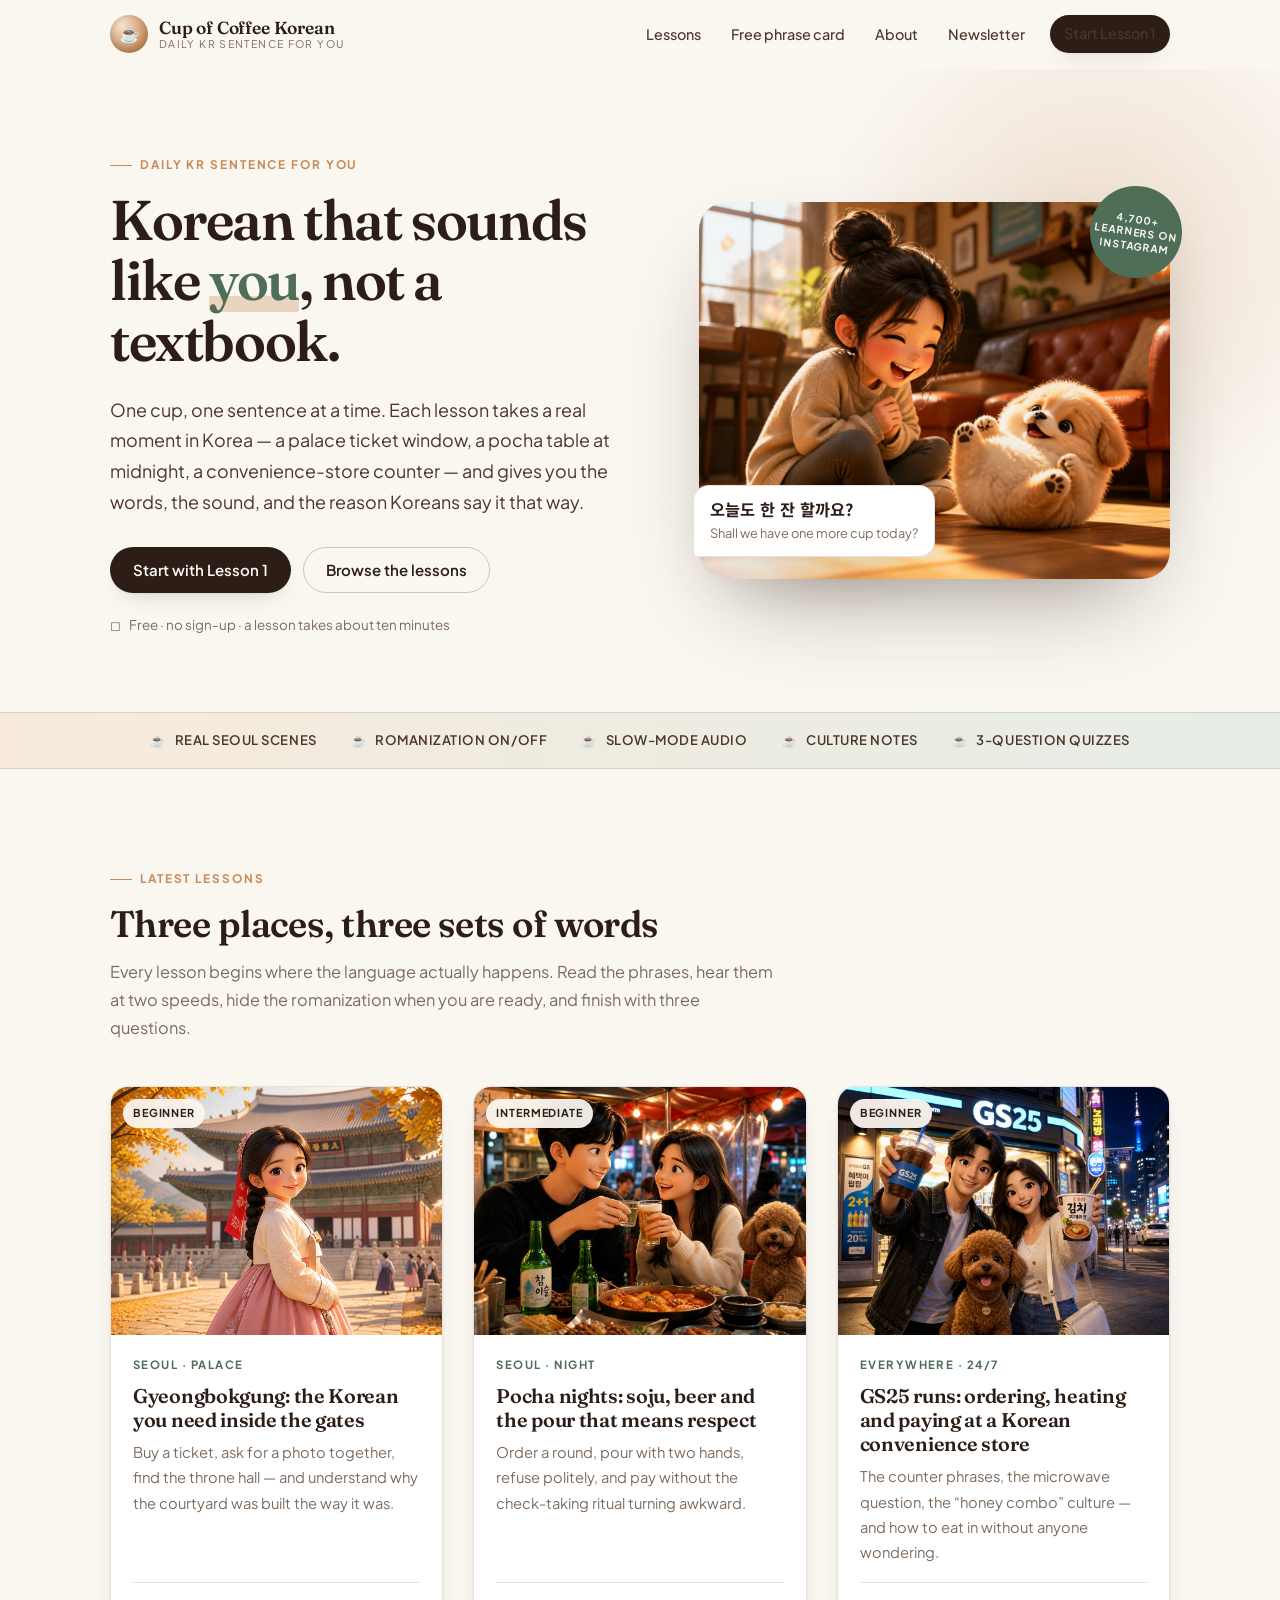
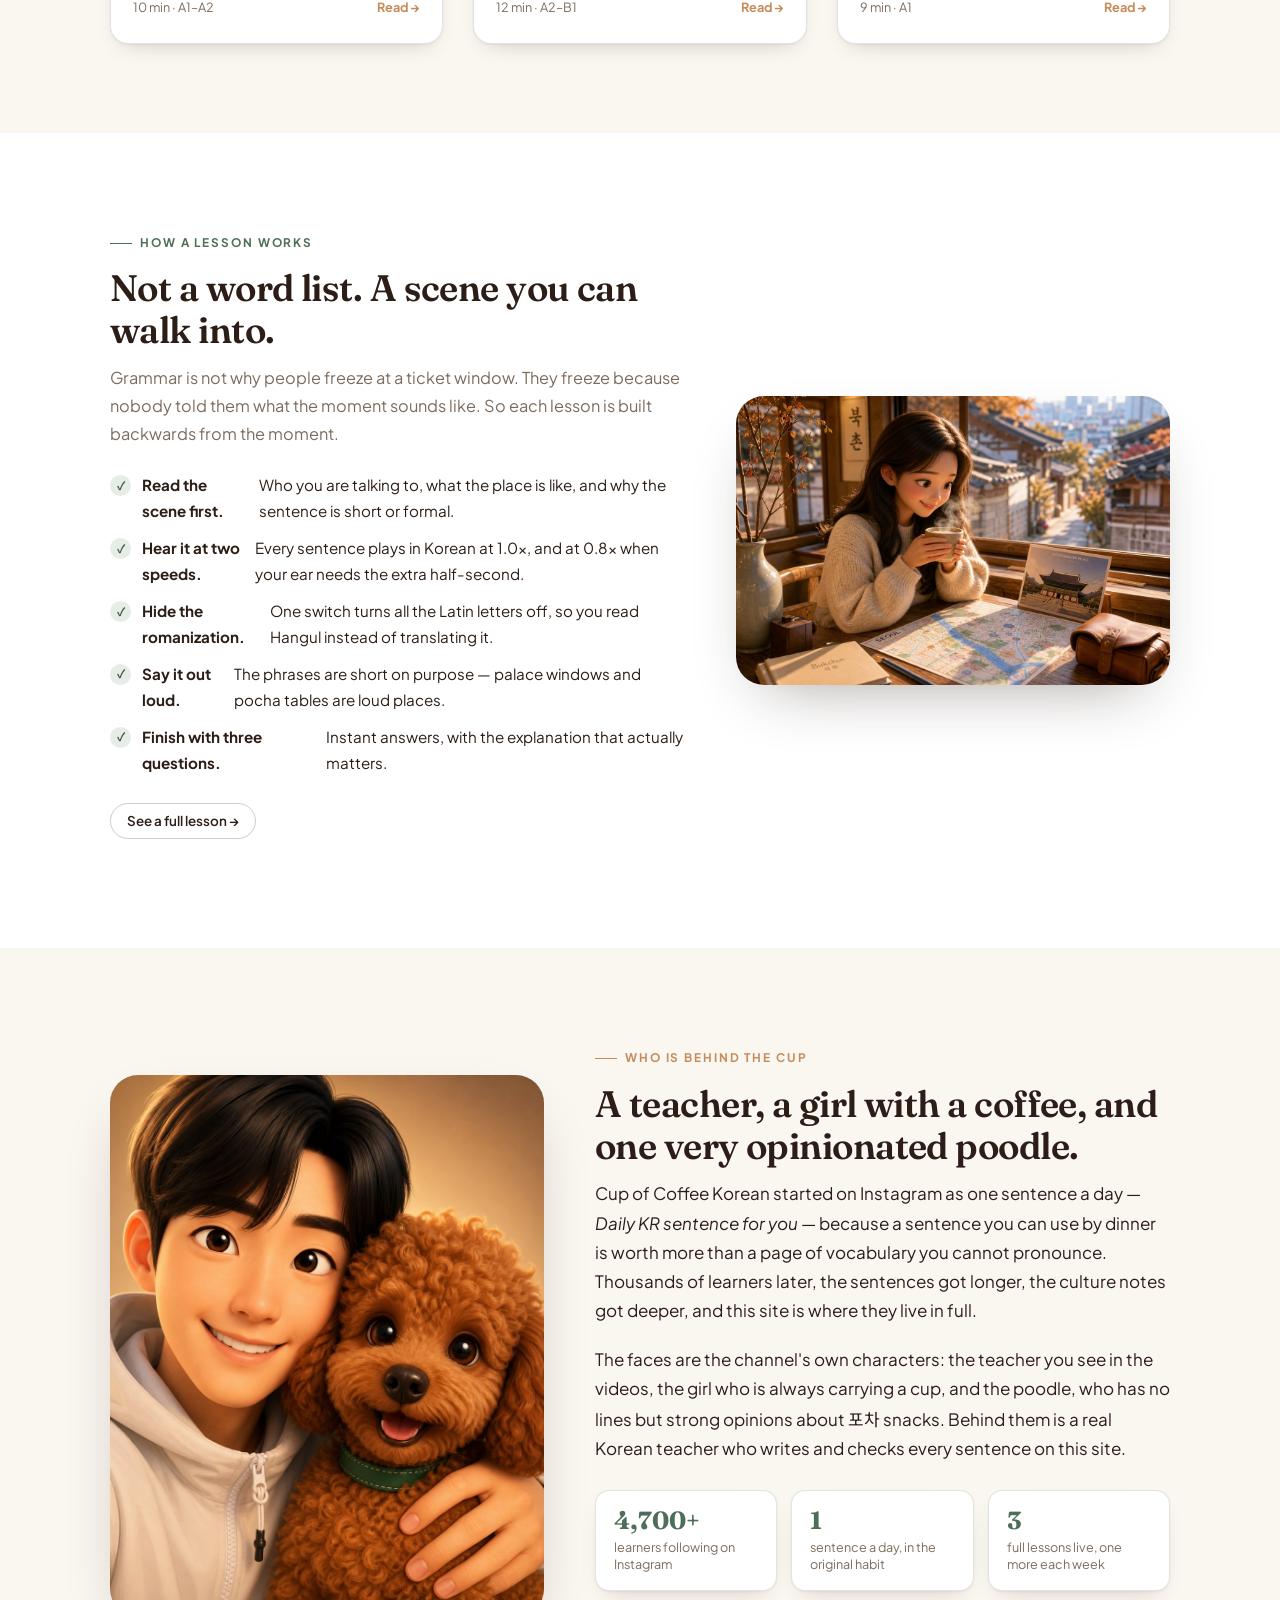
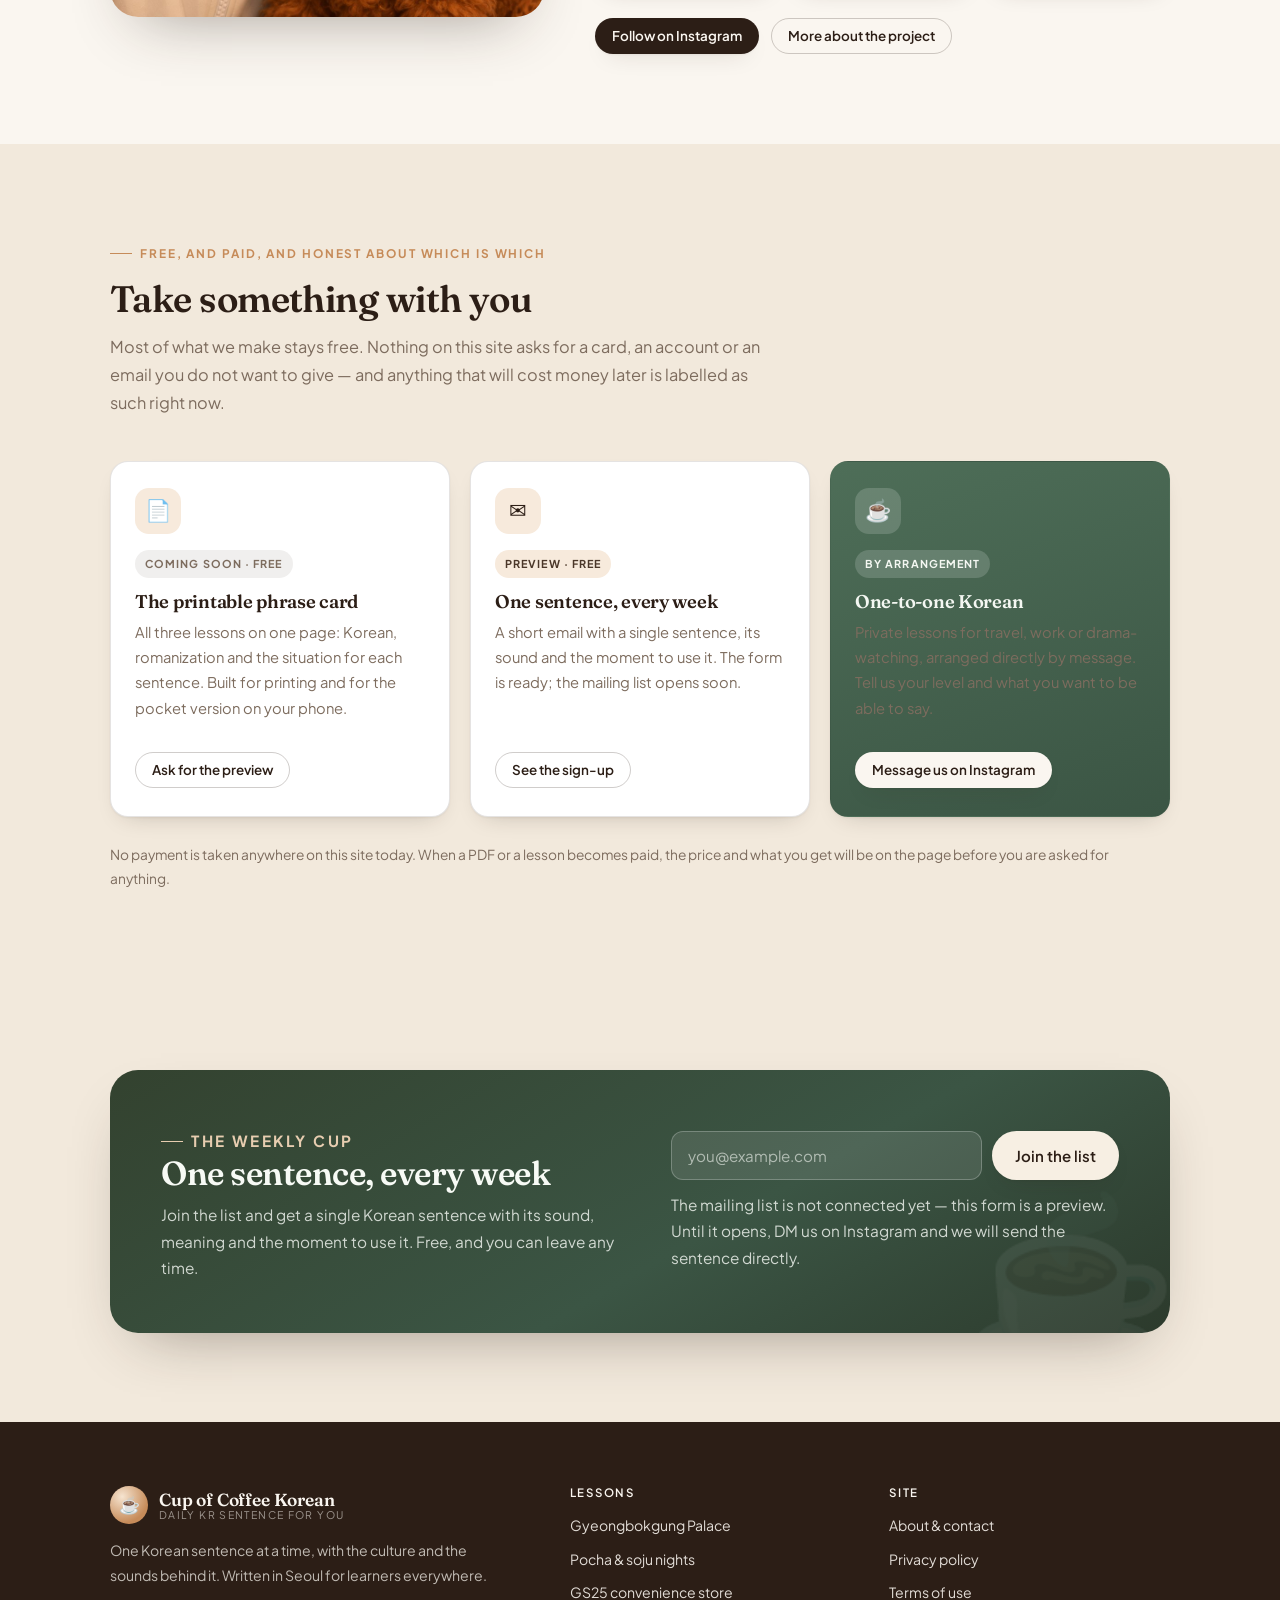
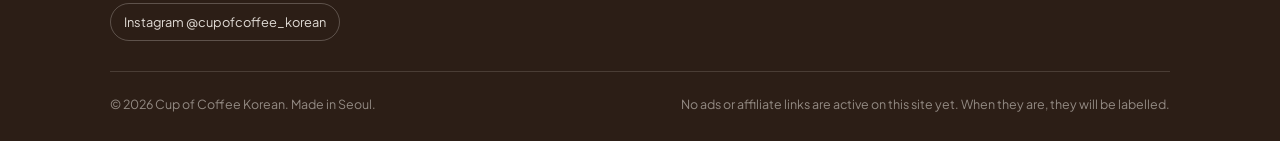
==== index.html @ 21095ede "Add Cup of Coffee Korean static site: home, three lessons, legal pages - index.html with hero, lesso" ====
<!DOCTYPE html>
<html lang="en">
<head>
<meta charset="utf-8">
<meta name="viewport" content="width=device-width, initial-scale=1">
<title>Cup of Coffee Korean — learn Korean from real moments in Seoul</title>
<meta name="description" content="Short Korean lessons built around real moments in Korea: palace tickets, pocha nights and convenience stores. Phrase cards with pronunciation at two speeds, culture notes and mini quizzes.">
<meta name="theme-color" content="#FAF6F0">
<link rel="canonical" href="https://mountinr-gif.github.io/cupofcoffee-korean/index.html">
<meta property="og:type" content="website">
<meta property="og:site_name" content="Cup of Coffee Korean">
<meta property="og:title" content="Cup of Coffee Korean — learn Korean from real moments in Seoul">
<meta property="og:description" content="Short Korean lessons built around real moments in Korea: palace tickets, pocha nights and convenience stores. Phrase cards with pronunciation at two speeds, culture notes and mini quizzes.">
<meta property="og:url" content="https://mountinr-gif.github.io/cupofcoffee-korean/index.html">
<meta property="og:image" content="https://mountinr-gif.github.io/cupofcoffee-korean/assets/images/hero-cafe.jpg">
<meta property="og:locale" content="en_US">
<meta name="twitter:card" content="summary_large_image">
<meta name="twitter:title" content="Cup of Coffee Korean — learn Korean from real moments in Seoul">
<meta name="twitter:description" content="Short Korean lessons built around real moments in Korea: palace tickets, pocha nights and convenience stores. Phrase cards with pronunciation at two speeds, culture notes and mini quizzes.">
<meta name="twitter:image" content="https://mountinr-gif.github.io/cupofcoffee-korean/assets/images/hero-cafe.jpg">
<link rel="icon" href="data:image/svg+xml,%3Csvg xmlns='http://www.w3.org/2000/svg' viewBox='0 0 100 100'%3E%3Ctext y='0.9em' font-size='88'%3E%E2%98%95%3C/text%3E%3C/svg%3E">
<link rel="preconnect" href="https://fonts.googleapis.com">
<link rel="preconnect" href="https://fonts.gstatic.com" crossorigin>
<link href="https://fonts.googleapis.com/css2?family=Fraunces:ital,opsz,wght@0,9..144,400;0,9..144,600;0,9..144,700;1,9..144,400&family=Plus+Jakarta+Sans:wght@400;500;600;700&family=Noto+Sans+KR:wght@400;500;700&display=swap" rel="stylesheet">
<link rel="stylesheet" href="assets/css/style.css">
<!-- Google AdSense / Journey by Mediavine: paste the site-verification meta tag and the
     auto-ads <script> here after approval. No advertising scripts are loaded at this time. -->
<script type="application/ld+json">
{
  "@context": "https://schema.org",
  "@type": "WebSite",
  "name": "Cup of Coffee Korean",
  "alternateName": "Cup of Coffee Korean — Daily KR sentence for you",
  "url": "https://mountinr-gif.github.io/cupofcoffee-korean/",
  "description": "Short Korean lessons built around real moments in Korea: the palace ticket window, the pocha table, the convenience-store counter. Phrase cards, pronunciation at two speeds, culture notes and a mini quiz.",
  "inLanguage": "en",
  "publisher": {
    "@type": "Organization",
    "name": "Cup of Coffee Korean",
    "url": "https://mountinr-gif.github.io/cupofcoffee-korean/",
    "sameAs": ["https://www.instagram.com/cupofcoffee_korean/"]
  }
}
</script>
</head><body>
<a class="skip-link" href="#main">Skip to content</a>
<header class="site-header">
  <div class="wrap site-header__inner">
    <a class="brand" href="index.html">
      <span class="brand__mark" aria-hidden="true">☕</span>
      <span class="brand__text">
        <span class="brand__name">Cup of Coffee Korean</span>
        <span class="brand__tag">Daily KR sentence for you</span>
      </span>
    </a>
    <button class="nav-toggle" type="button" aria-expanded="false" aria-controls="site-nav" aria-label="Open menu">
      <span></span><span></span><span></span>
    </button>
    <nav class="nav" id="site-nav" aria-label="Main">
      <a href="index.html#lessons">Lessons</a>
      <a href="index.html#free">Free phrase card</a>
      <a href="about.html">About</a>
      <a href="index.html#newsletter">Newsletter</a>
      <span class="nav__cta"><a class="btn btn--sm" href="posts/gyeongbokgung-palace-korean.html">Start Lesson 1</a></span>
    </nav>
  </div>
</header>
<main id="main"><section class="hero">
  <div class="wrap hero__grid">
    <div>
      <p class="eyebrow">Daily KR sentence for you</p>
      <h1 class="display hero__title">Korean that sounds like <em>you</em>, not a textbook.</h1>
      <p class="hero__lede">One cup, one sentence at a time. Each lesson takes a real moment in Korea — a palace ticket window, a pocha table at midnight, a convenience-store counter — and gives you the words, the sound, and the reason Koreans say it that way.</p>
      <div class="hero__actions">
        <a class="btn" href="posts/gyeongbokgung-palace-korean.html">Start with Lesson 1</a>
        <a class="btn btn--ghost" href="#lessons">Browse the lessons</a>
      </div>
      <p class="hero__note"><span aria-hidden="true">&#9723;</span> Free &middot; no sign-up &middot; a lesson takes about ten minutes</p>
    </div>
    <figure class="hero__figure">
      <img src="assets/images/hero-cafe.jpg" alt="A girl and her brown poodle laughing together on a cafe sofa in warm afternoon light" width="1200" height="960">
      <span class="hero__stamp">4,700+ learners on Instagram</span>
      <div class="bubble">
        <span class="bubble__kr" lang="ko">오늘도 한 잔 할까요?</span>
        <span class="bubble__en">Shall we have one more cup today?</span>
      </div>
    </figure>
  </div>
</section>

<div class="strip">
  <div class="wrap strip__inner">
    <span>Real Seoul scenes</span>
    <span>Romanization on/off</span>
    <span>Slow-mode audio</span>
    <span>Culture notes</span>
    <span>3-question quizzes</span>
  </div>
</div><section class="section" id="lessons">
  <div class="wrap">
    <div class="section-head">
      <div>
        <p class="eyebrow">Latest lessons</p>
        <h2 class="section-title">Three places, three sets of words</h2>
        <p class="section-lede">Every lesson begins where the language actually happens. Read the phrases, hear them at two speeds, hide the romanization when you are ready, and finish with three questions.</p>
      </div>
    </div>
    <div class="lesson-grid">
      <a class="lesson-card reveal" href="posts/gyeongbokgung-palace-korean.html">
        <div class="lesson-card__media">
          <img src="assets/images/gyeongbokgung-palace.jpg" alt="A girl in a pink hanbok standing in the courtyard of Gyeongbokgung Palace in autumn" width="600" height="450" loading="lazy" decoding="async">
          <span class="lesson-card__badge">Beginner</span>
        </div>
        <div class="lesson-card__body">
          <p class="lesson-card__kicker">Seoul &middot; Palace</p>
          <h3 class="lesson-card__title">Gyeongbokgung: the Korean you need inside the gates</h3>
          <p class="lesson-card__excerpt">Buy a ticket, ask for a photo together, find the throne hall — and understand why the courtyard was built the way it was.</p>
          <div class="lesson-card__foot"><span>10 min &middot; A1&ndash;A2</span><span class="lesson-card__more">Read &rarr;</span></div>
        </div>
      </a>
      <a class="lesson-card reveal" href="posts/korean-pocha-drinking-culture.html">
        <div class="lesson-card__media">
          <img src="assets/images/pocha-cover.jpg" alt="A couple raising glasses of beer and soju at a night pocha with their poodle" width="600" height="450" loading="lazy" decoding="async">
          <span class="lesson-card__badge">Intermediate</span>
        </div>
        <div class="lesson-card__body">
          <p class="lesson-card__kicker">Seoul &middot; Night</p>
          <h3 class="lesson-card__title">Pocha nights: soju, beer and the pour that means respect</h3>
          <p class="lesson-card__excerpt">Order a round, pour with two hands, refuse politely, and pay without the check-taking ritual turning awkward.</p>
          <div class="lesson-card__foot"><span>12 min &middot; A2&ndash;B1</span><span class="lesson-card__more">Read &rarr;</span></div>
        </div>
      </a>
      <a class="lesson-card reveal" href="posts/gs25-convenience-store-combos.html">
        <div class="lesson-card__media">
          <img src="assets/images/gs25-cover.jpg" alt="Two friends outside a GS25 convenience store at night with their poodle" width="600" height="450" loading="lazy" decoding="async">
          <span class="lesson-card__badge">Beginner</span>
        </div>
        <div class="lesson-card__body">
          <p class="lesson-card__kicker">Everywhere &middot; 24/7</p>
          <h3 class="lesson-card__title">GS25 runs: ordering, heating and paying at a Korean convenience store</h3>
          <p class="lesson-card__excerpt">The counter phrases, the microwave question, the &ldquo;honey combo&rdquo; culture — and how to eat in without anyone wondering.</p>
          <div class="lesson-card__foot"><span>9 min &middot; A1</span><span class="lesson-card__more">Read &rarr;</span></div>
        </div>
      </a>
    </div>
  </div>
</section><section class="section section--paper">
  <div class="wrap split split--rev">
    <div>
      <p class="eyebrow eyebrow--sage">How a lesson works</p>
      <h2 class="section-title">Not a word list. A scene you can walk into.</h2>
      <p class="section-lede">Grammar is not why people freeze at a ticket window. They freeze because nobody told them what the moment sounds like. So each lesson is built backwards from the moment.</p>
      <ul class="checklist">
        <li><strong>Read the scene first.</strong> Who you are talking to, what the place is like, and why the sentence is short or formal.</li>
        <li><strong>Hear it at two speeds.</strong> Every sentence plays in Korean at 1.0&times;, and at 0.8&times; when your ear needs the extra half-second.</li>
        <li><strong>Hide the romanization.</strong> One switch turns all the Latin letters off, so you read Hangul instead of translating it.</li>
        <li><strong>Say it out loud.</strong> The phrases are short on purpose — palace windows and pocha tables are loud places.</li>
        <li><strong>Finish with three questions.</strong> Instant answers, with the explanation that actually matters.</li>
      </ul>
      <p style="margin-top:1.6em"><a class="btn btn--ghost btn--sm" href="posts/gyeongbokgung-palace-korean.html">See a full lesson &rarr;</a></p>
    </div>
    <figure class="split__figure">
      <img src="assets/images/cafe-planning.jpg" alt="A girl in a cafe reading a map of Seoul with a notebook open beside her coffee" width="1200" height="800" loading="lazy" decoding="async">
    </figure>
  </div>
</section><section class="section">
  <div class="wrap split">
    <figure class="split__figure split__figure--portrait">
      <img src="assets/images/instructors.jpg" alt="The channel's teacher character with his brown poodle" width="1000" height="1176" loading="lazy" decoding="async">
    </figure>
    <div>
      <p class="eyebrow">Who is behind the cup</p>
      <h2 class="section-title">A teacher, a girl with a coffee, and one very opinionated poodle.</h2>
      <p>Cup of Coffee Korean started on Instagram as one sentence a day — <em>Daily KR sentence for you</em> — because a sentence you can use by dinner is worth more than a page of vocabulary you cannot pronounce. Thousands of learners later, the sentences got longer, the culture notes got deeper, and this site is where they live in full.</p>
      <p>The faces are the channel's own characters: the teacher you see in the videos, the girl who is always carrying a cup, and the poodle, who has no lines but strong opinions about <span lang="ko">포차</span> snacks. Behind them is a real Korean teacher who writes and checks every sentence on this site.</p>
      <div class="stat-row">
        <div class="stat"><b>4,700+</b><span>learners following on Instagram</span></div>
        <div class="stat"><b>1</b><span>sentence a day, in the original habit</span></div>
        <div class="stat"><b>3</b><span>full lessons live, one more each week</span></div>
      </div>
      <div class="hero__actions">
        <a class="btn btn--sm" href="https://www.instagram.com/cupofcoffee_korean/" target="_blank" rel="noopener">Follow on Instagram</a>
        <a class="btn btn--sm btn--ghost" href="about.html">More about the project</a>
      </div>
    </div>
  </div>
</section><section class="section section--cream" id="free">
  <div class="wrap">
    <div class="section-head">
      <div>
        <p class="eyebrow">Free, and paid, and honest about which is which</p>
        <h2 class="section-title">Take something with you</h2>
        <p class="section-lede">Most of what we make stays free. Nothing on this site asks for a card, an account or an email you do not want to give — and anything that will cost money later is labelled as such right now.</p>
      </div>
    </div>
    <div class="offer-grid">
      <div class="offer-card reveal">
        <div class="offer-card__icon" aria-hidden="true">&#128196;</div>
        <span class="pill pill--soon">Coming soon &middot; free</span>
        <h3>The printable phrase card</h3>
        <p>All three lessons on one page: Korean, romanization and the situation for each sentence. Built for printing and for the pocket version on your phone.</p>
        <div class="offer-card__foot"><a class="btn btn--sm btn--ghost" href="https://www.instagram.com/cupofcoffee_korean/" target="_blank" rel="noopener">Ask for the preview</a></div>
      </div>
      <div class="offer-card reveal">
        <div class="offer-card__icon" aria-hidden="true">&#9993;</div>
        <span class="pill">Preview &middot; free</span>
        <h3>One sentence, every week</h3>
        <p>A short email with a single sentence, its sound and the moment to use it. The form is ready; the mailing list opens soon.</p>
        <div class="offer-card__foot"><a class="btn btn--sm btn--ghost" href="#newsletter">See the sign-up</a></div>
      </div>
      <div class="offer-card offer-card--accent reveal">
        <div class="offer-card__icon" aria-hidden="true">&#9749;</div>
        <span class="pill">By arrangement</span>
        <h3>One-to-one Korean</h3>
        <p>Private lessons for travel, work or drama-watching, arranged directly by message. Tell us your level and what you want to be able to say.</p>
        <div class="offer-card__foot"><a class="btn btn--sm" href="https://www.instagram.com/cupofcoffee_korean/" target="_blank" rel="noopener">Message us on Instagram</a></div>
      </div>
    </div>
    <p style="margin:26px 0 0;font-size:.86rem;color:var(--muted)">No payment is taken anywhere on this site today. When a PDF or a lesson becomes paid, the price and what you get will be on the page before you are asked for anything.</p>
  </div>
</section><section class="section section--cream" id="newsletter">
  <div class="wrap">
    <div class="newsletter">
      <div class="newsletter__grid">
        <div>
          <p class="eyebrow" style="color:#E7CDB0">The weekly cup</p>
          <h2>One sentence, every week</h2>
          <p>Join the list and get a single Korean sentence with its sound, meaning and the moment to use it. Free, and you can leave any time.</p>
        </div>
        <div>
          <form class="newsletter__form" data-newsletter novalidate>
            <div class="newsletter__row">
              <label class="visually-hidden" for="nl-email">Email address</label>
              <input id="nl-email" type="email" name="email" placeholder="you@example.com" autocomplete="email" required>
              <button class="btn" type="submit">Join the list</button>
            </div>
            <p class="newsletter__fine">The mailing list is not connected yet — this form is a preview. Until it opens, DM us on Instagram and we will send the sentence directly.</p>
            <p class="form-message" data-form-message hidden></p>
          </form>
        </div>
      </div>
    </div>
  </div>
</section></main>
<footer class="site-footer">
  <div class="wrap">
    <div class="footer__grid">
      <div class="footer__brand">
        <a class="brand" href="index.html">
          <span class="brand__mark" aria-hidden="true">☕</span>
          <span class="brand__text">
            <span class="brand__name">Cup of Coffee Korean</span>
            <span class="brand__tag">Daily KR sentence for you</span>
          </span>
        </a>
        <p class="footer__about">One Korean sentence at a time, with the culture and the sounds behind it. Written in Seoul for learners everywhere.</p>
        <div class="footer__social">
          <a href="https://www.instagram.com/cupofcoffee_korean/" target="_blank" rel="noopener">Instagram @cupofcoffee_korean</a>
        </div>
      </div>
      <div class="footer__col">
        <h4>Lessons</h4>
        <ul>
          <li><a href="posts/gyeongbokgung-palace-korean.html">Gyeongbokgung Palace</a></li>
          <li><a href="posts/korean-pocha-drinking-culture.html">Pocha &amp; soju nights</a></li>
          <li><a href="posts/gs25-convenience-store-combos.html">GS25 convenience store</a></li>
        </ul>
      </div>
      <div class="footer__col">
        <h4>Site</h4>
        <ul>
          <li><a href="about.html">About &amp; contact</a></li>
          <li><a href="privacy.html">Privacy policy</a></li>
          <li><a href="terms.html">Terms of use</a></li>
        </ul>
      </div>
    </div>
    <div class="footer__bottom">
      <span>&copy; <span data-year>2026</span> Cup of Coffee Korean. Made in Seoul.</span>
      <span>No ads or affiliate links are active on this site yet. When they are, they will be labelled.</span>
    </div>
  </div>
</footer>
<script src="assets/js/main.js" defer></script>
</body>
</html>
---- assets/css/style.css ----
/* ==========================================================================
   Cup of Coffee Korean — style.css
   Editorial specialty-cafe design system
   Palette: cream #FAF6F0 / espresso #2C1E16 / latte caramel #C68B59 / sage #4E6E58
   Fonts:  Fraunces (display) · Plus Jakarta Sans (body) · Noto Sans KR (Korean)
   ========================================================================== */

/* ---------- 1. Tokens ---------- */
:root {
  --cream: #FAF6F0;
  --cream-deep: #F2E9DC;
  --paper: #FFFFFF;
  --espresso: #2C1E16;
  --espresso-soft: #4B3729;
  --caramel: #C68B59;
  --caramel-soft: #E7CDB0;
  --caramel-wash: #F7EADC;
  --sage: #4E6E58;
  --sage-deep: #3B5544;
  --sage-wash: #E6EDE6;
  --muted: #7D6C5E;
  --line: rgba(44, 30, 22, 0.12);
  --line-strong: rgba(44, 30, 22, 0.22);

  --shadow-sm: 0 1px 2px rgba(44, 30, 22, 0.05), 0 10px 24px -14px rgba(44, 30, 22, 0.28);
  --shadow-md: 0 26px 60px -30px rgba(44, 30, 22, 0.45);
  --shadow-lg: 0 40px 90px -40px rgba(44, 30, 22, 0.55);

  --radius-sm: 10px;
  --radius: 18px;
  --radius-lg: 28px;

  --maxw: 1140px;
  --gutter: clamp(18px, 5vw, 40px);

  --font-display: "Fraunces", "Noto Sans KR", Georgia, serif;
  --font-body: "Plus Jakarta Sans", "Noto Sans KR", -apple-system, BlinkMacSystemFont, "Segoe UI", sans-serif;
  --font-kr: "Noto Sans KR", "Apple SD Gothic Neo", "Malgun Gothic", sans-serif;

  --ease: cubic-bezier(0.22, 0.61, 0.36, 1);
}

/* ---------- 2. Reset ---------- */
*,
*::before,
*::after { box-sizing: border-box; }

html {
  scroll-behavior: smooth;
  scroll-padding-top: 96px;
  -webkit-text-size-adjust: 100%;
}

body {
  margin: 0;
  background: var(--cream);
  color: var(--espresso);
  font-family: var(--font-body);
  font-size: clamp(15.5px, 0.55vw + 14px, 17px);
  line-height: 1.72;
  -webkit-font-smoothing: antialiased;
  text-rendering: optimizeLegibility;
  overflow-x: hidden;
}

img { max-width: 100%; height: auto; display: block; }
a { color: var(--espresso); text-decoration-thickness: 1px; text-underline-offset: 3px; }
a:hover { color: var(--sage); }

h1, h2, h3, h4 {
  font-family: var(--font-display);
  font-weight: 600;
  line-height: 1.14;
  letter-spacing: -0.015em;
  margin: 0 0 0.6em;
  color: var(--espresso);
  font-variation-settings: "SOFT" 10, "WONK" 1;
}

p { margin: 0 0 1.15em; }
ul, ol { margin: 0 0 1.2em; padding-left: 1.15em; }
li { margin-bottom: 0.45em; }
strong { font-weight: 700; }
small { font-size: 0.86em; }

:lang(ko) { font-family: var(--font-kr); word-break: keep-all; }

:focus-visible {
  outline: 3px solid var(--sage);
  outline-offset: 3px;
  border-radius: 4px;
}

.skip-link {
  position: absolute;
  left: 12px;
  top: -60px;
  z-index: 200;
  background: var(--espresso);
  color: var(--cream);
  padding: 10px 16px;
  border-radius: 0 0 10px 10px;
  transition: top 0.2s var(--ease);
}
.skip-link:focus { top: 0; color: var(--cream); }

/* ---------- 3. Layout helpers ---------- */
.wrap {
  width: 100%;
  max-width: var(--maxw);
  margin-inline: auto;
  padding-inline: var(--gutter);
}
.wrap--narrow { max-width: 780px; }

.section { padding: clamp(52px, 7vw, 92px) 0; }
.section--tight { padding: clamp(34px, 4vw, 56px) 0; }
.section--cream { background: var(--cream-deep); }
.section--paper { background: var(--paper); }

.eyebrow {
  display: inline-flex;
  align-items: center;
  gap: 8px;
  font-family: var(--font-body);
  font-size: 0.74rem;
  font-weight: 700;
  letter-spacing: 0.16em;
  text-transform: uppercase;
  color: var(--caramel);
  margin: 0 0 14px;
}
.eyebrow::before {
  content: "";
  width: 22px;
  height: 1px;
  background: currentColor;
  display: inline-block;
}
.eyebrow--sage { color: var(--sage); }

.display {
  font-size: clamp(2.1rem, 4.6vw, 3.5rem);
  line-height: 1.08;
  letter-spacing: -0.025em;
}
.section-title {
  font-size: clamp(1.6rem, 3vw, 2.3rem);
  margin-bottom: 0.35em;
}
.section-lede {
  color: var(--muted);
  font-size: 1.02rem;
  max-width: 62ch;
  margin-bottom: 0;
}

.section-head {
  display: flex;
  flex-wrap: wrap;
  align-items: flex-end;
  justify-content: space-between;
  gap: 18px;
  margin-bottom: clamp(26px, 3.4vw, 44px);
}
.section-head .section-lede { max-width: 56ch; }
.section-head > div { min-width: 0; }

/* ---------- 4. Buttons ---------- */
.btn {
  --btn-bg: var(--espresso);
  --btn-fg: var(--cream);
  display: inline-flex;
  align-items: center;
  justify-content: center;
  gap: 9px;
  padding: 13px 22px;
  border-radius: 999px;
  border: 1px solid transparent;
  background: var(--btn-bg);
  color: var(--btn-fg);
  font-family: var(--font-body);
  font-size: 0.94rem;
  font-weight: 600;
  text-decoration: none;
  cursor: pointer;
  transition: transform 0.18s var(--ease), background 0.18s var(--ease), box-shadow 0.18s var(--ease), color 0.18s var(--ease);
  box-shadow: var(--shadow-sm);
  line-height: 1.2;
}
.btn:hover {
  color: var(--btn-fg);
  background: var(--espresso-soft);
  transform: translateY(-2px);
  box-shadow: var(--shadow-md);
}
.btn:active { transform: translateY(0); }
.btn--ghost {
  --btn-bg: transparent;
  --btn-fg: var(--espresso);
  border-color: var(--line-strong);
  box-shadow: none;
}
.btn--ghost:hover { background: rgba(44, 30, 22, 0.06); color: var(--espresso); }
.btn--sage { --btn-bg: var(--sage); --btn-fg: #F7F9F5; }
.btn--sage:hover { background: var(--sage-deep); }
.btn--sm { padding: 9px 16px; font-size: 0.84rem; }
.btn--block { width: 100%; }
.btn[disabled] { opacity: 0.55; cursor: not-allowed; transform: none; }

/* ---------- 5. Site header ---------- */
.site-header {
  position: sticky;
  top: 0;
  z-index: 80;
  background: rgba(250, 246, 240, 0.86);
  backdrop-filter: saturate(150%) blur(14px);
  -webkit-backdrop-filter: saturate(150%) blur(14px);
  border-bottom: 1px solid transparent;
  transition: border-color 0.25s var(--ease), box-shadow 0.25s var(--ease);
}
.site-header.is-stuck {
  border-bottom-color: var(--line);
  box-shadow: 0 12px 30px -24px rgba(44, 30, 22, 0.6);
}
.site-header__inner {
  display: flex;
  align-items: center;
  gap: 18px;
  min-height: 68px;
  padding-block: 10px;
}

.brand {
  display: inline-flex;
  align-items: center;
  gap: 11px;
  text-decoration: none;
  color: var(--espresso);
  margin-right: auto;
}
.brand:hover { color: var(--espresso); }
.brand__mark {
  width: 38px;
  height: 38px;
  border-radius: 50%;
  background: radial-gradient(circle at 32% 28%, #F6E4D0, var(--caramel) 70%);
  display: grid;
  place-items: center;
  font-size: 1.05rem;
  box-shadow: inset 0 -2px 6px rgba(44, 30, 22, 0.22);
  flex: 0 0 auto;
}
.brand__text { display: flex; flex-direction: column; line-height: 1.12; }
.brand__name {
  font-family: var(--font-display);
  font-size: 1.09rem;
  font-weight: 600;
  letter-spacing: -0.01em;
}
.brand__tag {
  font-size: 0.66rem;
  letter-spacing: 0.13em;
  text-transform: uppercase;
  color: var(--muted);
}

.nav { display: flex; align-items: center; gap: 4px; }
.nav a {
  padding: 9px 13px;
  border-radius: 999px;
  font-size: 0.9rem;
  font-weight: 500;
  text-decoration: none;
  color: var(--espresso-soft);
  white-space: nowrap;
  transition: background 0.18s var(--ease), color 0.18s var(--ease);
}
.nav a:hover { background: rgba(198, 139, 89, 0.16); color: var(--espresso); }
.nav a[aria-current="page"] { color: var(--sage); font-weight: 700; }
.nav__cta { margin-left: 8px; }

.nav-toggle {
  display: none;
  width: 44px;
  height: 44px;
  border-radius: 12px;
  border: 1px solid var(--line-strong);
  background: transparent;
  cursor: pointer;
  align-items: center;
  justify-content: center;
  gap: 5px;
  flex-direction: column;
}
.nav-toggle span {
  display: block;
  width: 18px;
  height: 1.8px;
  background: var(--espresso);
  border-radius: 2px;
  transition: transform 0.22s var(--ease), opacity 0.22s var(--ease);
}
.nav-toggle[aria-expanded="true"] span:nth-child(1) { transform: translateY(6.8px) rotate(45deg); }
.nav-toggle[aria-expanded="true"] span:nth-child(2) { opacity: 0; }
.nav-toggle[aria-expanded="true"] span:nth-child(3) { transform: translateY(-6.8px) rotate(-45deg); }

@media (max-width: 860px) {
  .nav-toggle { display: inline-flex; }
  .nav {
    position: absolute;
    left: 0;
    right: 0;
    top: 100%;
    flex-direction: column;
    align-items: stretch;
    gap: 2px;
    padding: 12px var(--gutter) 22px;
    background: var(--cream);
    border-bottom: 1px solid var(--line);
    box-shadow: 0 30px 50px -40px rgba(44, 30, 22, 0.9);
    display: none;
  }
  .nav.is-open { display: flex; }
  .nav a { padding: 12px 14px; font-size: 1rem; border-radius: 12px; }
  .nav__cta { margin: 10px 0 0; }
  .nav__cta .btn { width: 100%; }
}

/* ---------- 6. Hero ---------- */
.hero {
  position: relative;
  padding: clamp(38px, 6vw, 76px) 0 clamp(46px, 6vw, 84px);
  overflow: hidden;
}
.hero::before {
  content: "";
  position: absolute;
  inset: -20% -10% auto auto;
  width: 620px;
  height: 620px;
  background: radial-gradient(circle, rgba(198, 139, 89, 0.22), transparent 62%);
  pointer-events: none;
  z-index: 0;
}
.hero__grid {
  position: relative;
  z-index: 1;
  display: grid;
  grid-template-columns: minmax(0, 1.06fr) minmax(0, 0.94fr);
  gap: clamp(28px, 4.5vw, 60px);
  align-items: center;
}
.hero__title { margin-bottom: 0.42em; }
.hero__title em {
  font-style: normal;
  color: var(--sage);
  position: relative;
  white-space: nowrap;
}
.hero__title em::after {
  content: "";
  position: absolute;
  left: 0;
  right: 0;
  bottom: 0.04em;
  height: 0.28em;
  background: rgba(198, 139, 89, 0.32);
  z-index: -1;
  border-radius: 2px;
}
.hero__lede {
  font-size: clamp(1rem, 1.4vw, 1.12rem);
  color: var(--espresso-soft);
  max-width: 46ch;
  margin-bottom: 1.6em;
}
.hero__actions { display: flex; flex-wrap: wrap; gap: 12px; align-items: center; }
.hero__note {
  margin: 20px 0 0;
  font-size: 0.84rem;
  color: var(--muted);
  display: flex;
  align-items: center;
  gap: 8px;
}
.hero__note svg { flex: 0 0 auto; }

.hero__figure {
  position: relative;
  margin: 0;
  border-radius: var(--radius-lg);
  overflow: visible;
}
.hero__figure img {
  border-radius: var(--radius-lg);
  box-shadow: var(--shadow-lg);
  width: 100%;
  aspect-ratio: 5 / 4;
  object-fit: cover;
}
.bubble {
  position: absolute;
  left: -6px;
  bottom: 22px;
  background: var(--paper);
  border-radius: 16px 16px 16px 4px;
  padding: 12px 16px 12px;
  box-shadow: var(--shadow-md);
  max-width: 78%;
  border: 1px solid var(--line);
}
.bubble__kr {
  font-family: var(--font-kr);
  font-weight: 700;
  font-size: 1.02rem;
  display: block;
  margin-bottom: 2px;
  line-height: 1.35;
}
.bubble__en { font-size: 0.8rem; color: var(--muted); display: block; }

.hero__stamp {
  position: absolute;
  top: -16px;
  right: -12px;
  width: 92px;
  height: 92px;
  border-radius: 50%;
  background: var(--sage);
  color: #F6F8F4;
  display: grid;
  place-items: center;
  text-align: center;
  font-size: 0.64rem;
  font-weight: 700;
  letter-spacing: 0.09em;
  line-height: 1.3;
  text-transform: uppercase;
  box-shadow: var(--shadow-md);
  transform: rotate(8deg);
}

@media (max-width: 900px) {
  .hero__grid { grid-template-columns: 1fr; }
  .hero__figure { order: -1; }
  .hero__figure img { aspect-ratio: 4 / 3; }
  .hero__stamp { width: 76px; height: 76px; font-size: 0.56rem; right: -4px; top: -10px; }
  .bubble { bottom: 12px; padding: 10px 13px; }
}

/* ---------- 7. Trust / marquee strip ---------- */
.strip {
  border-block: 1px solid var(--line);
  background: linear-gradient(90deg, var(--caramel-wash), var(--sage-wash));
  padding: 16px 0;
  overflow: hidden;
}
.strip__inner {
  display: flex;
  flex-wrap: wrap;
  justify-content: center;
  gap: 10px 34px;
  font-size: 0.82rem;
  letter-spacing: 0.04em;
  color: var(--espresso-soft);
  text-transform: uppercase;
  font-weight: 600;
  text-align: center;
}
.strip__inner span { display: inline-flex; align-items: center; gap: 9px; }
.strip__inner span::before { content: "☕"; font-size: 0.9em; }

/* ---------- 8. Lesson cards ---------- */
.lesson-grid {
  display: grid;
  grid-template-columns: repeat(auto-fit, minmax(min(100%, 300px), 1fr));
  gap: clamp(20px, 2.6vw, 30px);
}
.lesson-card {
  display: flex;
  flex-direction: column;
  background: var(--paper);
  border-radius: var(--radius);
  overflow: hidden;
  border: 1px solid var(--line);
  box-shadow: var(--shadow-sm);
  text-decoration: none;
  color: inherit;
  transition: transform 0.24s var(--ease), box-shadow 0.24s var(--ease), border-color 0.24s var(--ease);
}
.lesson-card:hover {
  transform: translateY(-5px);
  box-shadow: var(--shadow-md);
  border-color: var(--caramel-soft);
  color: inherit;
}
.lesson-card__media { position: relative; overflow: hidden; }
.lesson-card__media img {
  width: 100%;
  aspect-ratio: 4 / 3;
  object-fit: cover;
  transition: transform 0.6s var(--ease);
}
.lesson-card:hover .lesson-card__media img { transform: scale(1.045); }
.lesson-card__badge {
  position: absolute;
  top: 12px;
  left: 12px;
  background: rgba(250, 246, 240, 0.94);
  color: var(--espresso);
  font-size: 0.68rem;
  font-weight: 700;
  letter-spacing: 0.08em;
  text-transform: uppercase;
  padding: 5px 10px;
  border-radius: 999px;
  backdrop-filter: blur(4px);
}
.lesson-card__body { padding: 20px 22px 24px; display: flex; flex-direction: column; flex: 1; }
.lesson-card__kicker {
  font-size: 0.71rem;
  font-weight: 700;
  letter-spacing: 0.13em;
  text-transform: uppercase;
  color: var(--sage);
  margin-bottom: 9px;
}
.lesson-card__title {
  font-size: 1.24rem;
  margin-bottom: 0.4em;
  line-height: 1.22;
}
.lesson-card__excerpt {
  font-size: 0.92rem;
  color: var(--muted);
  margin-bottom: 1.1em;
  flex: 1;
}
.lesson-card__foot {
  display: flex;
  align-items: center;
  justify-content: space-between;
  gap: 10px;
  padding-top: 14px;
  border-top: 1px solid var(--line);
  font-size: 0.79rem;
  color: var(--muted);
}
.lesson-card__more {
  color: var(--caramel);
  font-weight: 700;
  display: inline-flex;
  align-items: center;
  gap: 5px;
}

/* ---------- 9. Feature / offer cards ---------- */
.offer-grid {
  display: grid;
  grid-template-columns: repeat(auto-fit, minmax(min(100%, 260px), 1fr));
  gap: 20px;
}
.offer-card {
  background: var(--paper);
  border: 1px solid var(--line);
  border-radius: var(--radius);
  padding: 26px 24px 28px;
  box-shadow: var(--shadow-sm);
  display: flex;
  flex-direction: column;
}
.offer-card--accent {
  background: linear-gradient(160deg, var(--sage), var(--sage-deep));
  color: #F4F7F2;
  border-color: transparent;
}
.offer-card--accent h3, .offer-card--accent .offer-card__label { color: #F4F7F2; }
.offer-card--accent p { color: rgba(244, 247, 242, 0.86); }
.offer-card--accent .pill { background: rgba(255, 255, 255, 0.16); color: #F4F7F2; }
.offer-card--accent .btn { --btn-bg: var(--cream); --btn-fg: var(--espresso); }
.offer-card--accent .btn:hover { background: #fff; }
.offer-card__icon {
  width: 46px;
  height: 46px;
  border-radius: 14px;
  background: var(--caramel-wash);
  display: grid;
  place-items: center;
  font-size: 1.32rem;
  margin-bottom: 16px;
}
.offer-card--accent .offer-card__icon { background: rgba(255, 255, 255, 0.16); }
.offer-card h3 { font-size: 1.15rem; margin-bottom: 0.35em; }
.offer-card p { font-size: 0.92rem; color: var(--muted); flex: 1; }
.offer-card__foot { margin-top: 14px; }

.pill {
  display: inline-flex;
  align-items: center;
  gap: 6px;
  font-size: 0.68rem;
  font-weight: 700;
  letter-spacing: 0.1em;
  text-transform: uppercase;
  padding: 5px 10px;
  border-radius: 999px;
  background: var(--caramel-wash);
  color: var(--espresso-soft);
  margin-bottom: 14px;
  align-self: flex-start;
}
.pill--sage { background: var(--sage-wash); color: var(--sage-deep); }
.pill--soon { background: rgba(44, 30, 22, 0.07); color: var(--muted); }

/* ---------- 10. About split ---------- */
.split {
  display: grid;
  grid-template-columns: minmax(0, 0.86fr) minmax(0, 1.14fr);
  gap: clamp(26px, 4vw, 60px);
  align-items: center;
}
.split--rev { grid-template-columns: minmax(0, 1.14fr) minmax(0, 0.86fr); }
.split__figure { margin: 0; position: relative; }
.split__figure img {
  border-radius: var(--radius-lg);
  box-shadow: var(--shadow-md);
  width: 100%;
  object-fit: cover;
}
.split__figure--portrait img { aspect-ratio: 4 / 5; }
@media (max-width: 820px) {
  .split, .split--rev { grid-template-columns: 1fr; }
  .split--rev .split__figure { order: -1; }
}

.checklist { list-style: none; padding: 0; margin: 1.4em 0 0; }
.checklist li {
  display: flex;
  gap: 11px;
  align-items: flex-start;
  font-size: 0.95rem;
  margin-bottom: 0.7em;
}
.checklist li::before {
  content: "✓";
  flex: 0 0 auto;
  width: 21px;
  height: 21px;
  border-radius: 50%;
  background: var(--sage-wash);
  color: var(--sage-deep);
  font-size: 0.72rem;
  font-weight: 700;
  display: grid;
  place-items: center;
  margin-top: 3px;
}

/* ---------- 11. Newsletter band ---------- */
.newsletter {
  background: linear-gradient(150deg, #33422F, var(--sage-deep) 58%, #2C3A2C);
  color: #F3F6F1;
  border-radius: var(--radius-lg);
  padding: clamp(28px, 4vw, 52px);
  box-shadow: var(--shadow-md);
  position: relative;
  overflow: hidden;
}
.newsletter::after {
  content: "☕";
  position: absolute;
  right: -10px;
  bottom: -34px;
  font-size: 11rem;
  opacity: 0.07;
  line-height: 1;
  pointer-events: none;
}
.newsletter__grid {
  display: grid;
  grid-template-columns: minmax(0, 1fr) minmax(0, 0.95fr);
  gap: clamp(20px, 3vw, 40px);
  align-items: center;
  position: relative;
  z-index: 1;
}
.newsletter h2 { color: #F7FAF5; font-size: clamp(1.5rem, 2.6vw, 2.1rem); margin-bottom: 0.3em; }
.newsletter p { color: rgba(243, 246, 241, 0.82); font-size: 0.96rem; margin-bottom: 0; }
.newsletter__form { display: flex; flex-direction: column; gap: 10px; }
.newsletter__row { display: flex; gap: 10px; flex-wrap: wrap; }
.newsletter input[type="email"] {
  flex: 1 1 200px;
  min-width: 0;
  padding: 14px 16px;
  border-radius: 12px;
  border: 1px solid rgba(255, 255, 255, 0.24);
  background: rgba(255, 255, 255, 0.1);
  color: #fff;
  font-family: var(--font-body);
  font-size: 0.95rem;
}
.newsletter input[type="email"]::placeholder { color: rgba(243, 246, 241, 0.6); }
.newsletter input[type="email"]:focus-visible { outline: 3px solid var(--caramel-soft); outline-offset: 1px; }
.newsletter .btn { --btn-bg: #F7EFE3; --btn-fg: var(--espresso); }
.newsletter .btn:hover { background: #fff; }
.newsletter__fine { font-size: 0.76rem; color: rgba(243, 246, 241, 0.62); margin: 2px 0 0; }
.form-message {
  margin: 4px 0 0;
  font-size: 0.86rem;
  padding: 11px 14px;
  border-radius: 10px;
  background: rgba(255, 255, 255, 0.14);
  border: 1px solid rgba(255, 255, 255, 0.24);
}
.form-message[hidden] { display: none; }
.form-message--inline {
  background: var(--sage-wash);
  border-color: rgba(78, 110, 88, 0.24);
  color: var(--sage-deep);
}
@media (max-width: 760px) {
  .newsletter__grid { grid-template-columns: 1fr; }
}

/* ---------- 12. Footer ---------- */
.site-footer {
  background: var(--espresso);
  color: rgba(250, 246, 240, 0.72);
  padding: clamp(40px, 5vw, 64px) 0 26px;
}
.site-footer a { color: rgba(250, 246, 240, 0.88); text-decoration: none; }
.site-footer a:hover { color: var(--caramel-soft); text-decoration: underline; }
.footer__grid {
  display: grid;
  grid-template-columns: minmax(0, 1.5fr) repeat(2, minmax(0, 1fr));
  gap: clamp(22px, 3vw, 44px);
  padding-bottom: 30px;
  border-bottom: 1px solid rgba(250, 246, 240, 0.14);
}
.footer__brand .brand { color: var(--cream); margin-bottom: 14px; }
.footer__brand .brand__name { color: var(--cream); }
.footer__brand .brand__tag { color: rgba(250, 246, 240, 0.55); }
.footer__brand .brand__mark { box-shadow: none; }
.footer__about { font-size: 0.88rem; max-width: 38ch; margin: 0 0 16px; }
.footer__social { display: flex; gap: 10px; flex-wrap: wrap; }
.footer__social a {
  font-size: 0.8rem;
  border: 1px solid rgba(250, 246, 240, 0.24);
  padding: 7px 13px;
  border-radius: 999px;
}
.footer__col h4 {
  color: var(--cream);
  font-family: var(--font-body);
  font-size: 0.72rem;
  letter-spacing: 0.15em;
  text-transform: uppercase;
  margin-bottom: 14px;
}
.footer__col ul { list-style: none; padding: 0; margin: 0; }
.footer__col li { margin-bottom: 9px; font-size: 0.88rem; }
.footer__bottom {
  display: flex;
  flex-wrap: wrap;
  gap: 10px 20px;
  justify-content: space-between;
  align-items: center;
  padding-top: 22px;
  font-size: 0.78rem;
  color: rgba(250, 246, 240, 0.5);
}
@media (max-width: 780px) {
  .footer__grid { grid-template-columns: 1fr 1fr; }
  .footer__brand { grid-column: 1 / -1; }
}

/* ---------- 13. Article ---------- */
.article { padding-bottom: clamp(40px, 6vw, 78px); }
.breadcrumb {
  font-size: 0.78rem;
  color: var(--muted);
  padding: 22px 0 0;
  display: flex;
  gap: 8px;
  flex-wrap: wrap;
}
.breadcrumb a { color: var(--muted); text-decoration: none; }
.breadcrumb a:hover { color: var(--espresso); text-decoration: underline; }
.breadcrumb span { opacity: 0.5; }

.article-head { padding: 26px 0 clamp(22px, 3vw, 34px); }
.article-head__cat {
  display: inline-flex;
  gap: 8px;
  align-items: center;
  font-size: 0.72rem;
  font-weight: 700;
  letter-spacing: 0.14em;
  text-transform: uppercase;
  color: var(--sage);
  margin-bottom: 14px;
}
.article-head h1 {
  font-size: clamp(1.95rem, 4vw, 3.1rem);
  line-height: 1.08;
  letter-spacing: -0.025em;
  margin-bottom: 0.4em;
  max-width: 20ch;
}
.article-head__sub {
  font-size: clamp(1rem, 1.5vw, 1.13rem);
  color: var(--espresso-soft);
  max-width: 60ch;
  margin-bottom: 1.2em;
}
.article-meta {
  display: flex;
  flex-wrap: wrap;
  gap: 8px 18px;
  align-items: center;
  font-size: 0.82rem;
  color: var(--muted);
  padding-top: 16px;
  border-top: 1px solid var(--line);
}
.article-meta strong { color: var(--espresso); font-weight: 600; }
.article-hero {
  margin: 0 0 clamp(26px, 4vw, 44px);
  border-radius: var(--radius-lg);
  overflow: hidden;
  box-shadow: var(--shadow-md);
}
.article-hero img { width: 100%; aspect-ratio: 16 / 9; object-fit: cover; }
.article-hero figcaption {
  font-size: 0.76rem;
  color: var(--muted);
  padding: 10px 16px;
  background: var(--paper);
  border-top: 1px solid var(--line);
}

/* reader toolbar */
.reader-bar {
  position: sticky;
  top: 68px;
  z-index: 60;
  display: flex;
  flex-wrap: wrap;
  align-items: center;
  gap: 10px 14px;
  padding: 11px 14px;
  margin-bottom: clamp(24px, 3vw, 36px);
  background: rgba(255, 255, 255, 0.94);
  backdrop-filter: blur(12px);
  -webkit-backdrop-filter: blur(12px);
  border: 1px solid var(--line);
  border-radius: 14px;
  box-shadow: var(--shadow-sm);
}
.reader-bar__label {
  font-size: 0.71rem;
  font-weight: 700;
  letter-spacing: 0.12em;
  text-transform: uppercase;
  color: var(--muted);
  margin-right: auto;
}
.toggle-chip {
  display: inline-flex;
  align-items: center;
  gap: 8px;
  padding: 8px 14px;
  border-radius: 999px;
  border: 1px solid var(--line-strong);
  background: var(--cream);
  color: var(--espresso);
  font-family: var(--font-body);
  font-size: 0.82rem;
  font-weight: 600;
  cursor: pointer;
  transition: background 0.18s var(--ease), border-color 0.18s var(--ease), color 0.18s var(--ease);
  line-height: 1.2;
}
.toggle-chip:hover { background: var(--caramel-wash); border-color: var(--caramel-soft); }
.toggle-chip[aria-pressed="true"] { background: var(--espresso); color: var(--cream); border-color: var(--espresso); }
.speed-group {
  display: inline-flex;
  border: 1px solid var(--line-strong);
  border-radius: 999px;
  overflow: hidden;
  background: var(--cream);
}
.speed-group button {
  border: 0;
  background: transparent;
  padding: 8px 13px;
  font-family: var(--font-body);
  font-size: 0.79rem;
  font-weight: 600;
  color: var(--espresso-soft);
  cursor: pointer;
  transition: background 0.16s var(--ease), color 0.16s var(--ease);
}
.speed-group button + button { border-left: 1px solid var(--line); }
.speed-group button.is-active { background: var(--sage); color: #F6F9F5; }
@media (max-width: 560px) {
  .reader-bar { top: 64px; gap: 8px; padding: 10px; }
  .reader-bar__label { width: 100%; margin-right: 0; }
}

/* prose */
.prose { max-width: 740px; }
.prose h2 {
  font-size: clamp(1.45rem, 2.6vw, 1.95rem);
  margin: clamp(36px, 4.4vw, 54px) 0 0.55em;
  scroll-margin-top: 150px;
}
.prose h3 {
  font-size: clamp(1.08rem, 1.8vw, 1.24rem);
  margin: 1.9em 0 0.5em;
  font-family: var(--font-body);
  font-weight: 700;
  letter-spacing: -0.005em;
}
.prose p { color: var(--espresso-soft); }
.prose > p:first-of-type {
  font-size: 1.06rem;
  color: var(--espresso);
}
.prose ul, .prose ol { color: var(--espresso-soft); }
.prose li::marker { color: var(--caramel); }
.prose blockquote {
  margin: 1.6em 0;
  padding: 4px 0 4px 22px;
  border-left: 3px solid var(--caramel-soft);
  font-family: var(--font-display);
  font-size: 1.14rem;
  color: var(--espresso);
  font-style: italic;
}
.prose blockquote p:last-child { margin-bottom: 0; }
.prose hr {
  border: 0;
  height: 1px;
  background: var(--line);
  margin: clamp(32px, 4vw, 48px) 0;
}
.prose .lede-inline {
  font-size: 0.86rem;
  color: var(--muted);
  letter-spacing: 0.02em;
}

/* step chips */
.steps { list-style: none; padding: 0; counter-reset: step; }
.steps > li {
  position: relative;
  padding-left: 46px;
  margin-bottom: 1.1em;
  counter-increment: step;
}
.steps > li::before {
  content: counter(step);
  position: absolute;
  left: 0;
  top: 1px;
  width: 30px;
  height: 30px;
  border-radius: 50%;
  background: var(--paper);
  border: 1px solid var(--line-strong);
  color: var(--caramel);
  font-weight: 700;
  font-size: 0.85rem;
  display: grid;
  place-items: center;
  font-family: var(--font-body);
}

/* phrase cards */
.phrase {
  position: relative;
  margin: 0 0 16px;
  padding: 18px 20px 18px 22px;
  background: var(--paper);
  border: 1px solid var(--line);
  border-left: 3px solid var(--caramel);
  border-radius: 0 var(--radius-sm) var(--radius-sm) 0;
  box-shadow: var(--shadow-sm);
  transition: border-color 0.2s var(--ease), box-shadow 0.2s var(--ease);
}
.phrase:hover { border-left-color: var(--sage); box-shadow: var(--shadow-md); }
.phrase__korean {
  font-family: var(--font-kr);
  font-size: clamp(1.16rem, 2.2vw, 1.36rem);
  font-weight: 700;
  line-height: 1.4;
  color: var(--espresso);
  margin-bottom: 5px;
  padding-right: 46px;
}
.phrase__roman {
  font-size: 0.84rem;
  color: var(--caramel);
  font-style: italic;
  letter-spacing: 0.01em;
  margin-bottom: 7px;
  transition: opacity 0.2s var(--ease);
}
.phrase__english { font-size: 0.95rem; color: var(--espresso-soft); margin-bottom: 0; }
.phrase__note {
  font-size: 0.82rem;
  color: var(--muted);
  margin: 9px 0 0;
  padding-top: 9px;
  border-top: 1px dashed var(--line);
}
.phrase__note strong { color: var(--sage-deep); }
.phrase__speak {
  position: absolute;
  top: 14px;
  right: 13px;
  width: 36px;
  height: 36px;
  border-radius: 50%;
  border: 1px solid var(--line-strong);
  background: var(--cream);
  color: var(--espresso);
  cursor: pointer;
  display: grid;
  place-items: center;
  font-size: 0.95rem;
  transition: background 0.18s var(--ease), transform 0.18s var(--ease), color 0.18s var(--ease);
}
.phrase__speak:hover { background: var(--sage); color: #fff; border-color: var(--sage); transform: scale(1.06); }
.phrase__speak.is-playing {
  background: var(--sage);
  color: #fff;
  border-color: var(--sage);
  animation: pulse 1.1s infinite;
}
@keyframes pulse {
  0%, 100% { box-shadow: 0 0 0 0 rgba(78, 110, 88, 0.45); }
  50% { box-shadow: 0 0 0 9px rgba(78, 110, 88, 0); }
}

body.roman-hidden .phrase__roman { display: none; }
body.roman-hidden .phrase__korean { margin-bottom: 7px; }

/* callouts */
.callout {
  margin: 1.7em 0;
  padding: 20px 22px;
  border-radius: var(--radius);
  background: var(--caramel-wash);
  border: 1px solid rgba(198, 139, 89, 0.28);
  font-size: 0.95rem;
}
.callout p:last-child { margin-bottom: 0; }
.callout__title {
  display: flex;
  align-items: center;
  gap: 9px;
  font-family: var(--font-body);
  font-weight: 700;
  font-size: 0.82rem;
  letter-spacing: 0.1em;
  text-transform: uppercase;
  color: var(--espresso);
  margin-bottom: 9px;
}
.callout--sage {
  background: var(--sage-wash);
  border-color: rgba(78, 110, 88, 0.24);
}
.callout--sage .callout__title { color: var(--sage-deep); }
.callout--plain { background: var(--cream-deep); border-color: var(--line); }

/* figures inside articles */
.article-figure { margin: 2em 0; }
.article-figure img {
  width: 100%;
  border-radius: var(--radius);
  box-shadow: var(--shadow-sm);
  aspect-ratio: 3 / 2;
  object-fit: cover;
}
.article-figure figcaption {
  font-size: 0.79rem;
  color: var(--muted);
  margin-top: 10px;
  padding-left: 2px;
  line-height: 1.55;
}

/* vocabulary table */
.vocab-wrap {
  margin: 1.8em 0;
  border: 1px solid var(--line);
  border-radius: var(--radius);
  overflow: hidden;
  background: var(--paper);
  box-shadow: var(--shadow-sm);
}
.vocab-scroll { overflow-x: auto; -webkit-overflow-scrolling: touch; }
table.vocab {
  width: 100%;
  border-collapse: collapse;
  font-size: 0.88rem;
  min-width: 460px;
}
table.vocab caption {
  text-align: left;
  padding: 14px 18px 4px;
  font-family: var(--font-body);
  font-size: 0.72rem;
  font-weight: 700;
  letter-spacing: 0.13em;
  text-transform: uppercase;
  color: var(--muted);
}
table.vocab th {
  text-align: left;
  font-family: var(--font-body);
  font-size: 0.68rem;
  letter-spacing: 0.11em;
  text-transform: uppercase;
  color: var(--muted);
  font-weight: 700;
  padding: 10px 18px;
  background: var(--cream-deep);
  border-bottom: 1px solid var(--line);
  white-space: nowrap;
}
table.vocab td {
  padding: 11px 18px;
  border-bottom: 1px solid var(--line);
  vertical-align: top;
  color: var(--espresso-soft);
}
table.vocab tr:last-child td { border-bottom: 0; }
table.vocab tr:hover td { background: rgba(250, 246, 240, 0.9); }
table.vocab td:first-child {
  font-family: var(--font-kr);
  font-weight: 700;
  color: var(--espresso);
  white-space: nowrap;
}
table.vocab .roman {
  display: block;
  font-family: var(--font-body);
  font-size: 0.76rem;
  font-style: italic;
  font-weight: 400;
  color: var(--caramel);
  margin-top: 1px;
}
.vocab-speak {
  border: 0;
  background: transparent;
  cursor: pointer;
  color: var(--caramel);
  font-size: 0.84rem;
  padding: 2px 4px;
  border-radius: 6px;
  vertical-align: middle;
  transition: background 0.16s var(--ease), color 0.16s var(--ease);
}
.vocab-speak:hover { background: var(--caramel-wash); color: var(--espresso); }

/* TOC */
.toc {
  background: var(--paper);
  border: 1px solid var(--line);
  border-radius: var(--radius);
  padding: 20px 24px;
  margin-bottom: clamp(26px, 3vw, 38px);
  box-shadow: var(--shadow-sm);
}
.toc__title {
  font-family: var(--font-body);
  font-size: 0.72rem;
  letter-spacing: 0.14em;
  text-transform: uppercase;
  color: var(--muted);
  font-weight: 700;
  margin: 0 0 12px;
}
.toc ol { list-style: none; padding: 0; margin: 0; counter-reset: toc; }
.toc li { counter-increment: toc; margin-bottom: 7px; font-size: 0.93rem; }
.toc li a {
  text-decoration: none;
  color: var(--espresso-soft);
  display: inline-flex;
  gap: 10px;
  align-items: baseline;
}
.toc li a::before {
  content: counter(toc, decimal-leading-zero);
  font-size: 0.72rem;
  color: var(--caramel);
  font-weight: 700;
  flex: 0 0 auto;
}
.toc li a:hover { color: var(--sage); text-decoration: underline; }

/* quiz */
.quiz {
  margin: 2em 0 1em;
  background: var(--paper);
  border: 1px solid var(--line);
  border-radius: var(--radius);
  padding: clamp(20px, 3vw, 30px);
  box-shadow: var(--shadow-sm);
}
.quiz__head {
  display: flex;
  flex-wrap: wrap;
  align-items: center;
  gap: 10px 14px;
  margin-bottom: 18px;
  padding-bottom: 14px;
  border-bottom: 1px solid var(--line);
}
.quiz__head h3 {
  margin: 0;
  font-size: 1.12rem;
  font-family: var(--font-display);
  font-weight: 600;
}
.quiz__head p { margin: 0; font-size: 0.83rem; color: var(--muted); }
.quiz__q { border: 0; padding: 0; margin: 0 0 22px; }
.quiz__q:last-of-type { margin-bottom: 16px; }
.quiz__q legend {
  font-weight: 600;
  font-size: 0.97rem;
  padding: 0;
  margin-bottom: 11px;
  color: var(--espresso);
  line-height: 1.5;
}
.quiz__option {
  display: flex;
  align-items: flex-start;
  gap: 11px;
  padding: 11px 14px;
  border: 1px solid var(--line);
  border-radius: 11px;
  margin-bottom: 8px;
  cursor: pointer;
  font-size: 0.92rem;
  transition: border-color 0.16s var(--ease), background 0.16s var(--ease);
  background: var(--cream);
  line-height: 1.5;
}
.quiz__option:hover { border-color: var(--caramel-soft); background: var(--caramel-wash); }
.quiz__option input { margin: 4px 0 0; accent-color: var(--sage); flex: 0 0 auto; }
.quiz__option:has(input:checked) { border-color: var(--sage); background: var(--sage-wash); }
.quiz__option.is-correct { border-color: var(--sage); background: var(--sage-wash); }
.quiz__option.is-wrong { border-color: #B4564A; background: #FBEDEA; }
.quiz__option .opt-kr { font-family: var(--font-kr); font-weight: 600; }
.quiz__feedback {
  margin: 4px 0 0;
  font-size: 0.86rem;
  padding: 11px 14px;
  border-radius: 10px;
  background: var(--cream-deep);
  color: var(--espresso-soft);
  border-left: 3px solid var(--caramel);
}
.quiz__feedback[hidden] { display: none; }
.quiz__feedback strong { color: var(--sage-deep); }
.quiz__actions { display: flex; flex-wrap: wrap; gap: 10px; align-items: center; }
.quiz__score {
  margin: 0;
  font-size: 0.92rem;
  font-weight: 600;
  color: var(--sage-deep);
}
.quiz__score[hidden] { display: none; }

/* monetization blocks */
.product-card {
  margin: 2.2em 0;
  display: grid;
  grid-template-columns: minmax(0, 1fr) minmax(0, 0.9fr);
  gap: 0;
  background: var(--espresso);
  color: rgba(250, 246, 240, 0.82);
  border-radius: var(--radius);
  overflow: hidden;
  box-shadow: var(--shadow-md);
}
.product-card__body { padding: clamp(22px, 3vw, 32px); }
.product-card__label {
  font-size: 0.68rem;
  letter-spacing: 0.14em;
  text-transform: uppercase;
  color: var(--caramel-soft);
  font-weight: 700;
  margin-bottom: 10px;
  display: flex;
  align-items: center;
  gap: 8px;
}
.product-card h3 {
  color: var(--cream);
  font-size: 1.28rem;
  margin-bottom: 0.4em;
}
.product-card p { font-size: 0.9rem; margin-bottom: 0.9em; }
.product-card ul { font-size: 0.86rem; padding-left: 1.1em; margin-bottom: 1.2em; }
.product-card li::marker { color: var(--caramel); }
.product-card__actions { display: flex; flex-wrap: wrap; gap: 9px; }
.product-card__actions .btn { --btn-bg: var(--caramel); --btn-fg: #23170F; }
.product-card__actions .btn:hover { background: var(--caramel-soft); }
.product-card__actions .btn--ghost {
  --btn-bg: transparent;
  --btn-fg: var(--cream);
  border-color: rgba(250, 246, 240, 0.32);
}
.product-card__actions .btn--ghost:hover { background: rgba(255, 255, 255, 0.1); }
.product-card__aside {
  background: linear-gradient(160deg, rgba(198, 139, 89, 0.28), rgba(78, 110, 88, 0.3));
  display: grid;
  place-items: center;
  padding: 26px;
  text-align: center;
  font-size: 0.78rem;
  color: rgba(250, 246, 240, 0.9);
  min-height: 160px;
}
.product-card__aside span { font-size: 2.4rem; display: block; margin-bottom: 8px; }
@media (max-width: 700px) {
  .product-card { grid-template-columns: 1fr; }
  .product-card__aside { order: -1; min-height: 96px; padding: 16px; }
  .product-card__aside span { font-size: 1.7rem; margin-bottom: 2px; }
}

.affiliate {
  margin: 2em 0;
  padding: 20px 0 20px 0;
  border-top: 1px solid var(--line);
  border-bottom: 1px solid var(--line);
  font-size: 0.9rem;
}
.affiliate__label {
  font-size: 0.67rem;
  letter-spacing: 0.14em;
  text-transform: uppercase;
  color: var(--muted);
  font-weight: 700;
  margin-bottom: 10px;
}
.affiliate h3 { font-size: 1.02rem; margin-bottom: 0.4em; }
.affiliate p { color: var(--espresso-soft); margin-bottom: 0.7em; }
.affiliate ul { list-style: none; padding: 0; margin: 0 0 10px; }
.affiliate li { padding-left: 22px; position: relative; margin-bottom: 6px; font-size: 0.89rem; }
.affiliate li::before {
  content: "→";
  position: absolute;
  left: 0;
  color: var(--caramel);
  font-weight: 700;
}
.affiliate__note { font-size: 0.76rem; color: var(--muted); margin: 0; }

.newsletter-inline {
  margin: 2.2em 0;
  background: var(--sage-wash);
  border: 1px solid rgba(78, 110, 88, 0.2);
  border-radius: var(--radius);
  padding: clamp(20px, 3vw, 28px);
}
.newsletter-inline h3 { font-size: 1.08rem; margin-bottom: 0.35em; }
.newsletter-inline p { font-size: 0.89rem; margin-bottom: 1em; color: var(--espresso-soft); }
.newsletter-inline form { display: flex; flex-wrap: wrap; gap: 9px; }
.newsletter-inline input[type="email"] {
  flex: 1 1 210px;
  min-width: 0;
  padding: 12px 14px;
  border-radius: 11px;
  border: 1px solid rgba(44, 30, 22, 0.2);
  background: var(--paper);
  font-family: var(--font-body);
  font-size: 0.92rem;
  color: var(--espresso);
}
.newsletter-inline input[type="email"]:focus-visible { outline: 3px solid var(--sage); outline-offset: 1px; }
.newsletter-inline .btn { --btn-bg: var(--sage); --btn-fg: #F6F9F5; }
.newsletter-inline .btn:hover { background: var(--sage-deep); }

/* ad slot placeholders (dev only, invisible in prod note) */
.ad-slot {
  display: none;
}

/* related */
.related {
  margin-top: clamp(40px, 5vw, 64px);
  padding-top: clamp(30px, 4vw, 44px);
  border-top: 1px solid var(--line);
}
.related h2 { font-size: 1.4rem; margin-bottom: 0.6em; }

/* article sidebar layout */
.article-layout {
  display: grid;
  grid-template-columns: minmax(0, 1fr) 300px;
  gap: clamp(24px, 4vw, 56px);
  align-items: start;
}
.article-side { position: sticky; top: 140px; }
.side-card {
  background: var(--paper);
  border: 1px solid var(--line);
  border-radius: var(--radius);
  padding: 20px;
  box-shadow: var(--shadow-sm);
  margin-bottom: 18px;
}
.side-card h3 {
  font-family: var(--font-body);
  font-size: 0.78rem;
  letter-spacing: 0.12em;
  text-transform: uppercase;
  color: var(--muted);
  margin-bottom: 12px;
}
.side-card p { font-size: 0.86rem; color: var(--espresso-soft); margin-bottom: 0.8em; }
.side-card .btn { width: 100%; }
.side-card--sage { background: var(--sage-wash); border-color: rgba(78, 110, 88, 0.2); }
@media (max-width: 980px) {
  .article-layout { grid-template-columns: 1fr; }
  .article-side { position: static; display: grid; grid-template-columns: repeat(auto-fit, minmax(min(100%, 240px), 1fr)); gap: 16px; }
  .side-card { margin-bottom: 0; }
}

/* ---------- 14. Legal & about pages ---------- */
.page-head { padding: clamp(30px, 5vw, 56px) 0 clamp(18px, 2.4vw, 28px); }
.page-head h1 { font-size: clamp(1.9rem, 3.8vw, 2.9rem); margin-bottom: 0.3em; max-width: 24ch; }
.page-head p { color: var(--muted); max-width: 62ch; margin-bottom: 0; }
.legal { max-width: 780px; padding-bottom: clamp(46px, 6vw, 80px); }
.legal h2 {
  font-size: clamp(1.25rem, 2.2vw, 1.55rem);
  margin: clamp(30px, 3.6vw, 44px) 0 0.5em;
}
.legal h3 { font-size: 1.02rem; font-family: var(--font-body); font-weight: 700; margin: 1.6em 0 0.4em; }
.legal p, .legal li { color: var(--espresso-soft); font-size: 0.95rem; }
.legal ul { padding-left: 1.2em; }
.legal .updated {
  font-size: 0.8rem;
  color: var(--muted);
  padding: 10px 14px;
  background: var(--cream-deep);
  border-radius: 10px;
  display: inline-block;
  margin-bottom: 1.4em;
}
.legal table { width: 100%; border-collapse: collapse; font-size: 0.88rem; margin: 1.2em 0; }
.legal th, .legal td { text-align: left; padding: 10px 12px; border-bottom: 1px solid var(--line); }
.legal th { font-size: 0.72rem; letter-spacing: 0.1em; text-transform: uppercase; color: var(--muted); background: var(--cream-deep); }
.legal td { color: var(--espresso-soft); }
.legal-wrap { overflow-x: auto; }

/* about-specific */
.stat-row {
  display: grid;
  grid-template-columns: repeat(auto-fit, minmax(min(100%, 150px), 1fr));
  gap: 14px;
  margin: 1.6em 0;
}
.stat {
  background: var(--paper);
  border: 1px solid var(--line);
  border-radius: 14px;
  padding: 16px 18px;
  text-align: left;
  box-shadow: var(--shadow-sm);
}
.stat b {
  display: block;
  font-family: var(--font-display);
  font-size: 1.55rem;
  color: var(--sage);
  line-height: 1.1;
  margin-bottom: 4px;
}
.stat span { font-size: 0.79rem; color: var(--muted); line-height: 1.4; display: block; }

.team-grid {
  display: grid;
  grid-template-columns: repeat(auto-fit, minmax(min(100%, 220px), 1fr));
  gap: 18px;
  margin-top: 26px;
}
.team-card {
  background: var(--paper);
  border: 1px solid var(--line);
  border-radius: var(--radius);
  padding: 22px;
  box-shadow: var(--shadow-sm);
}
.team-card__emoji { font-size: 1.6rem; margin-bottom: 10px; display: block; }
.team-card h3 { font-size: 1.02rem; margin-bottom: 0.25em; }
.team-card p { font-size: 0.87rem; color: var(--muted); margin: 0; }

/* ---------- 15. Utilities & motion ---------- */
.center { text-align: center; }
.mt-0 { margin-top: 0; }
.mb-0 { margin-bottom: 0; }
.visually-hidden {
  position: absolute !important;
  width: 1px; height: 1px;
  padding: 0; margin: -1px;
  overflow: hidden; clip: rect(0 0 0 0);
  white-space: nowrap; border: 0;
}
.no-js-note {
  background: var(--caramel-wash);
  border: 1px solid rgba(198, 139, 89, 0.3);
  border-radius: 12px;
  padding: 14px 18px;
  font-size: 0.88rem;
  margin-bottom: 20px;
}

@media (prefers-reduced-motion: reduce) {
  html { scroll-behavior: auto; }
  *, *::before, *::after {
    animation-duration: 0.001ms !important;
    animation-iteration-count: 1 !important;
    transition-duration: 0.001ms !important;
  }
}

/* reveal on scroll (progressive enhancement) */
.reveal { opacity: 1; }
.js-ready .reveal {
  opacity: 0;
  transform: translateY(18px);
  transition: opacity 0.6s var(--ease), transform 0.6s var(--ease);
}
.js-ready .reveal.is-in { opacity: 1; transform: none; }

/* ---------- 16. Print ---------- */
@media print {
  .site-header, .site-footer, .reader-bar, .newsletter, .quiz__actions,
  .product-card__actions, .newsletter-inline form { display: none !important; }
  body { background: #fff; color: #000; font-size: 11pt; }
  .article-layout { display: block; }
  a { text-decoration: none; }
}
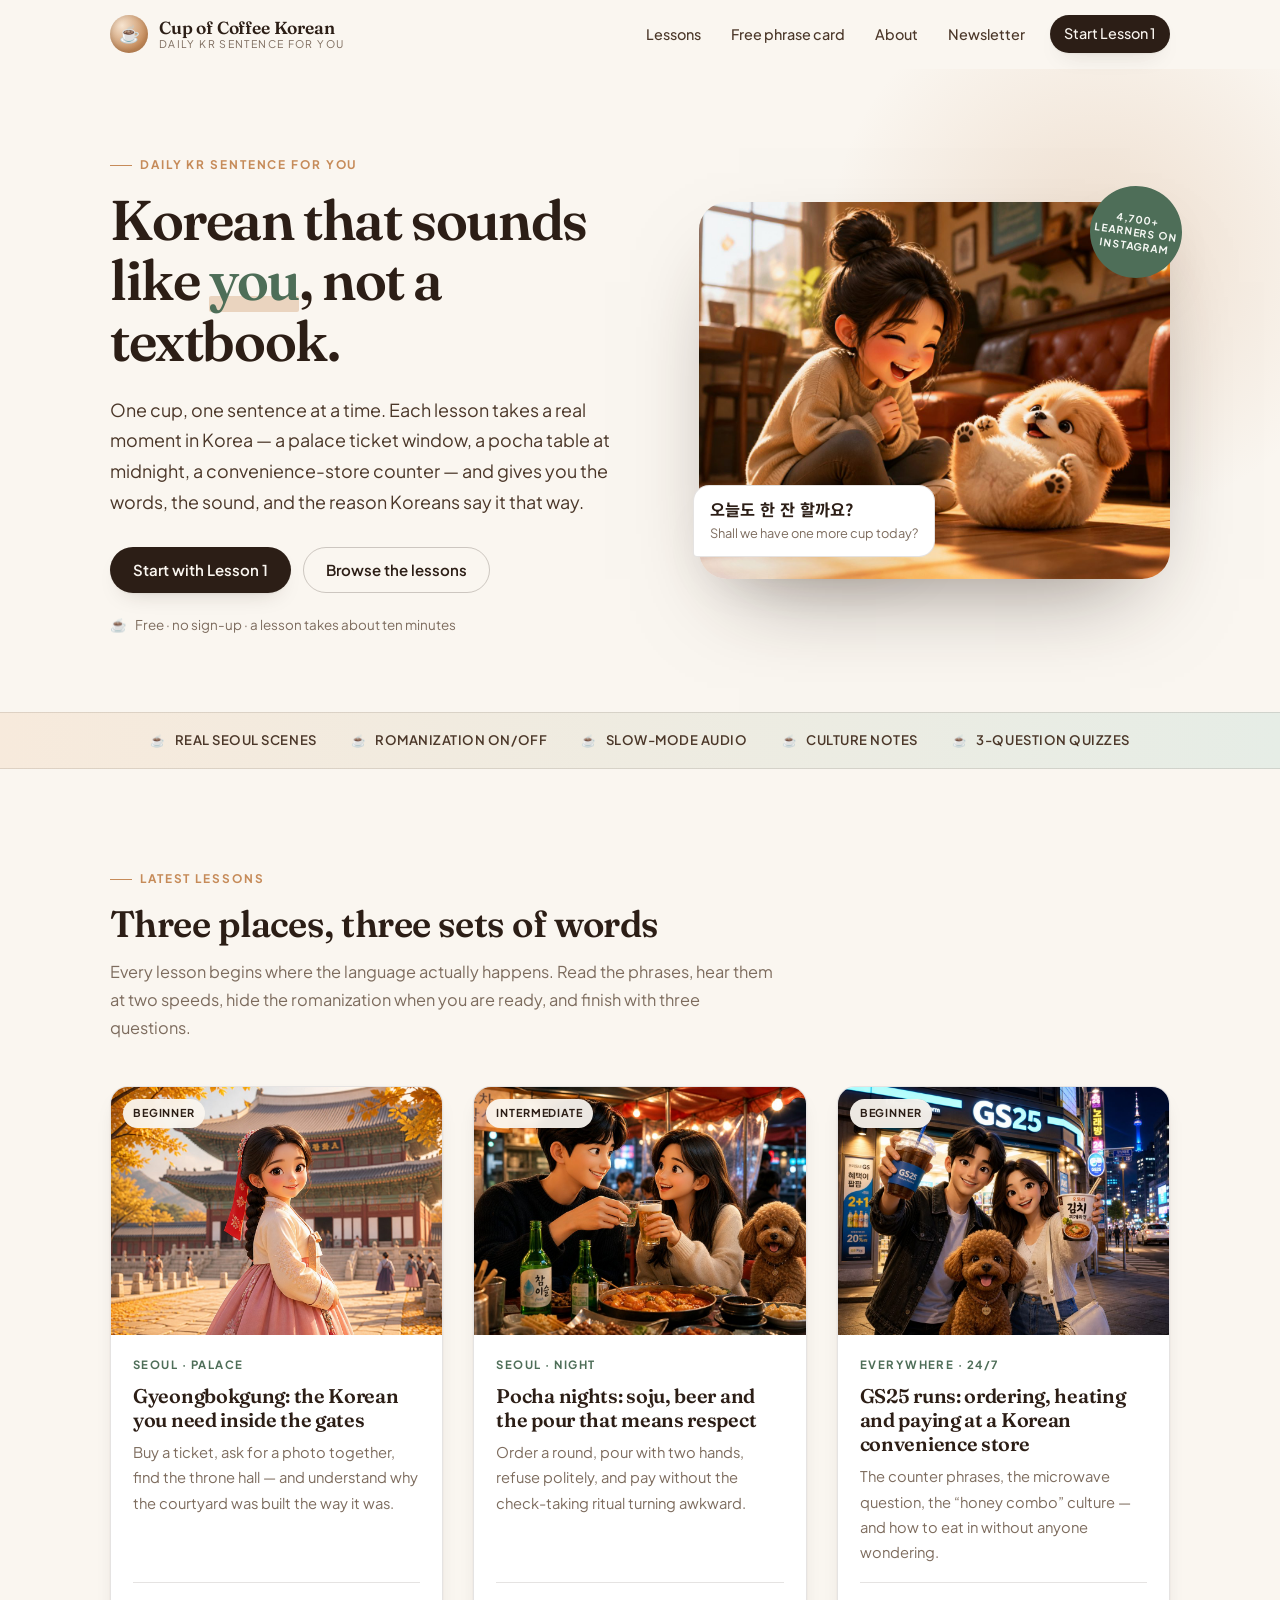
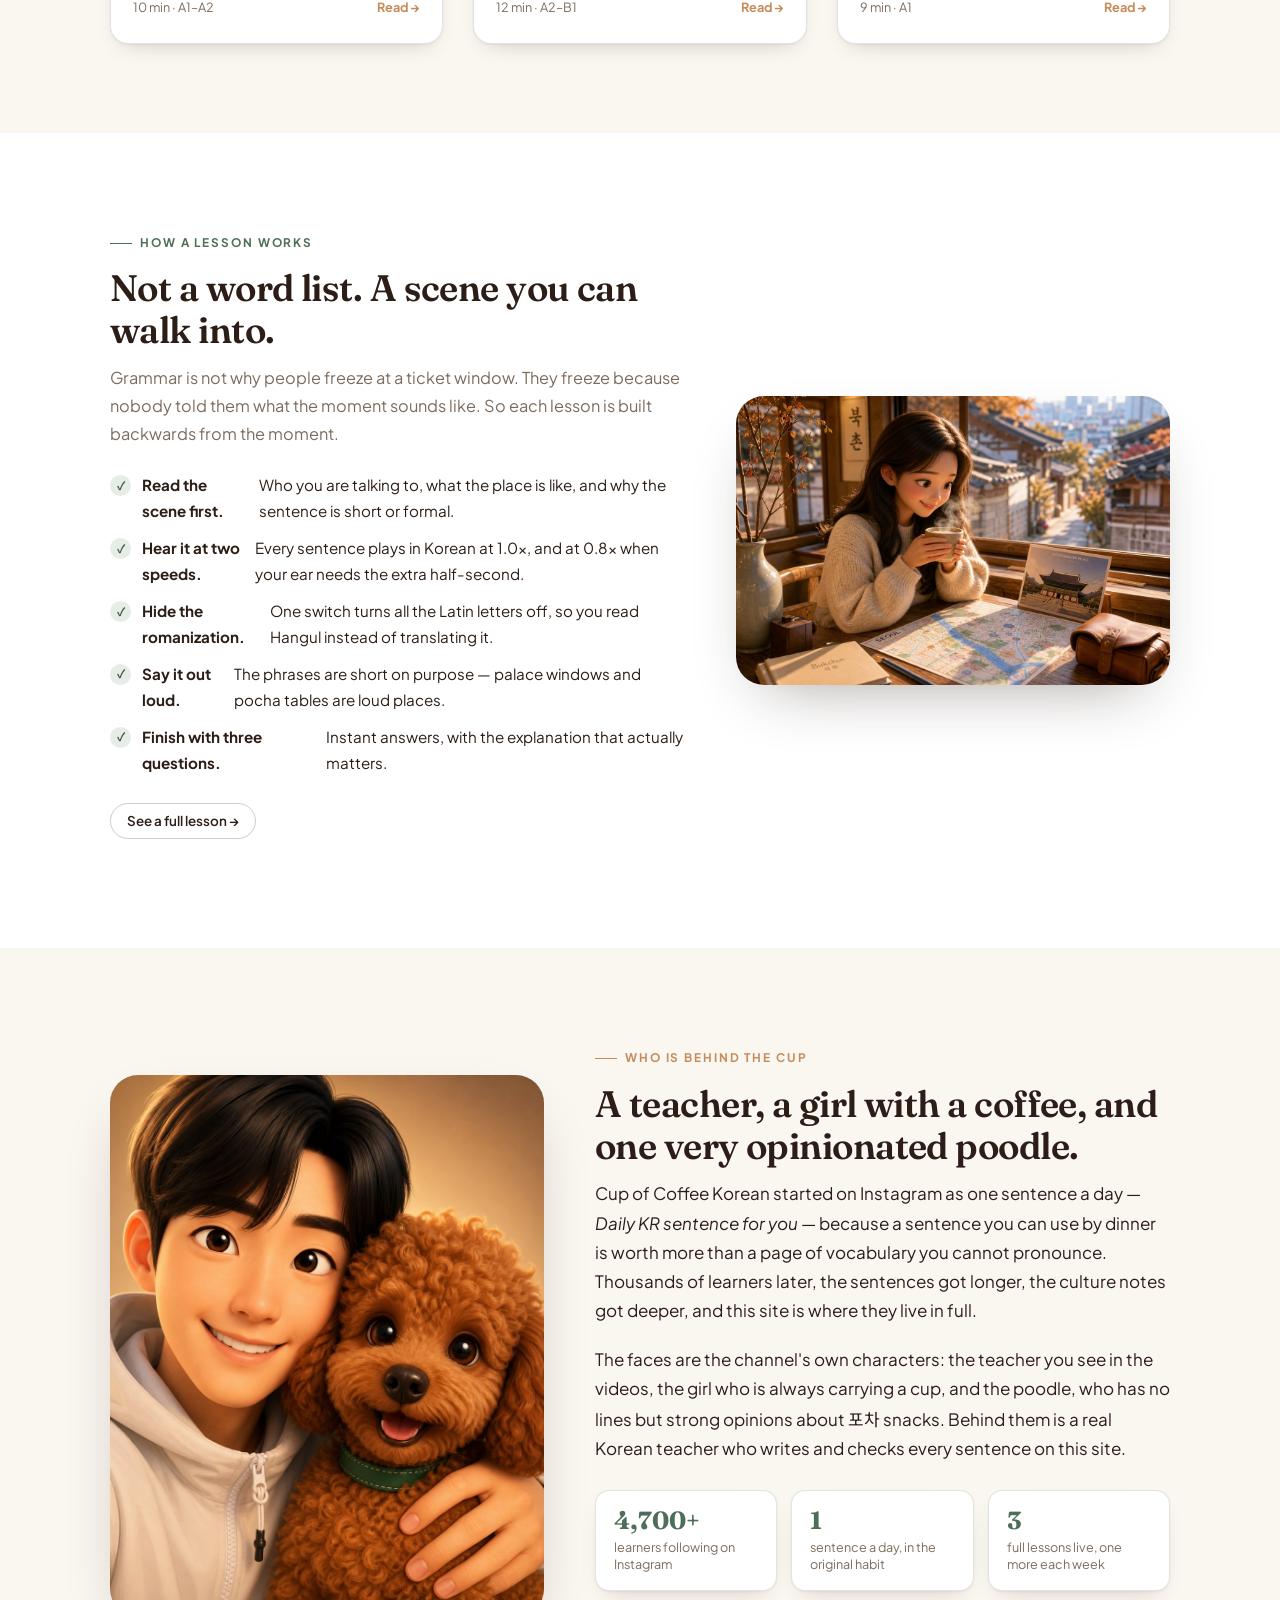
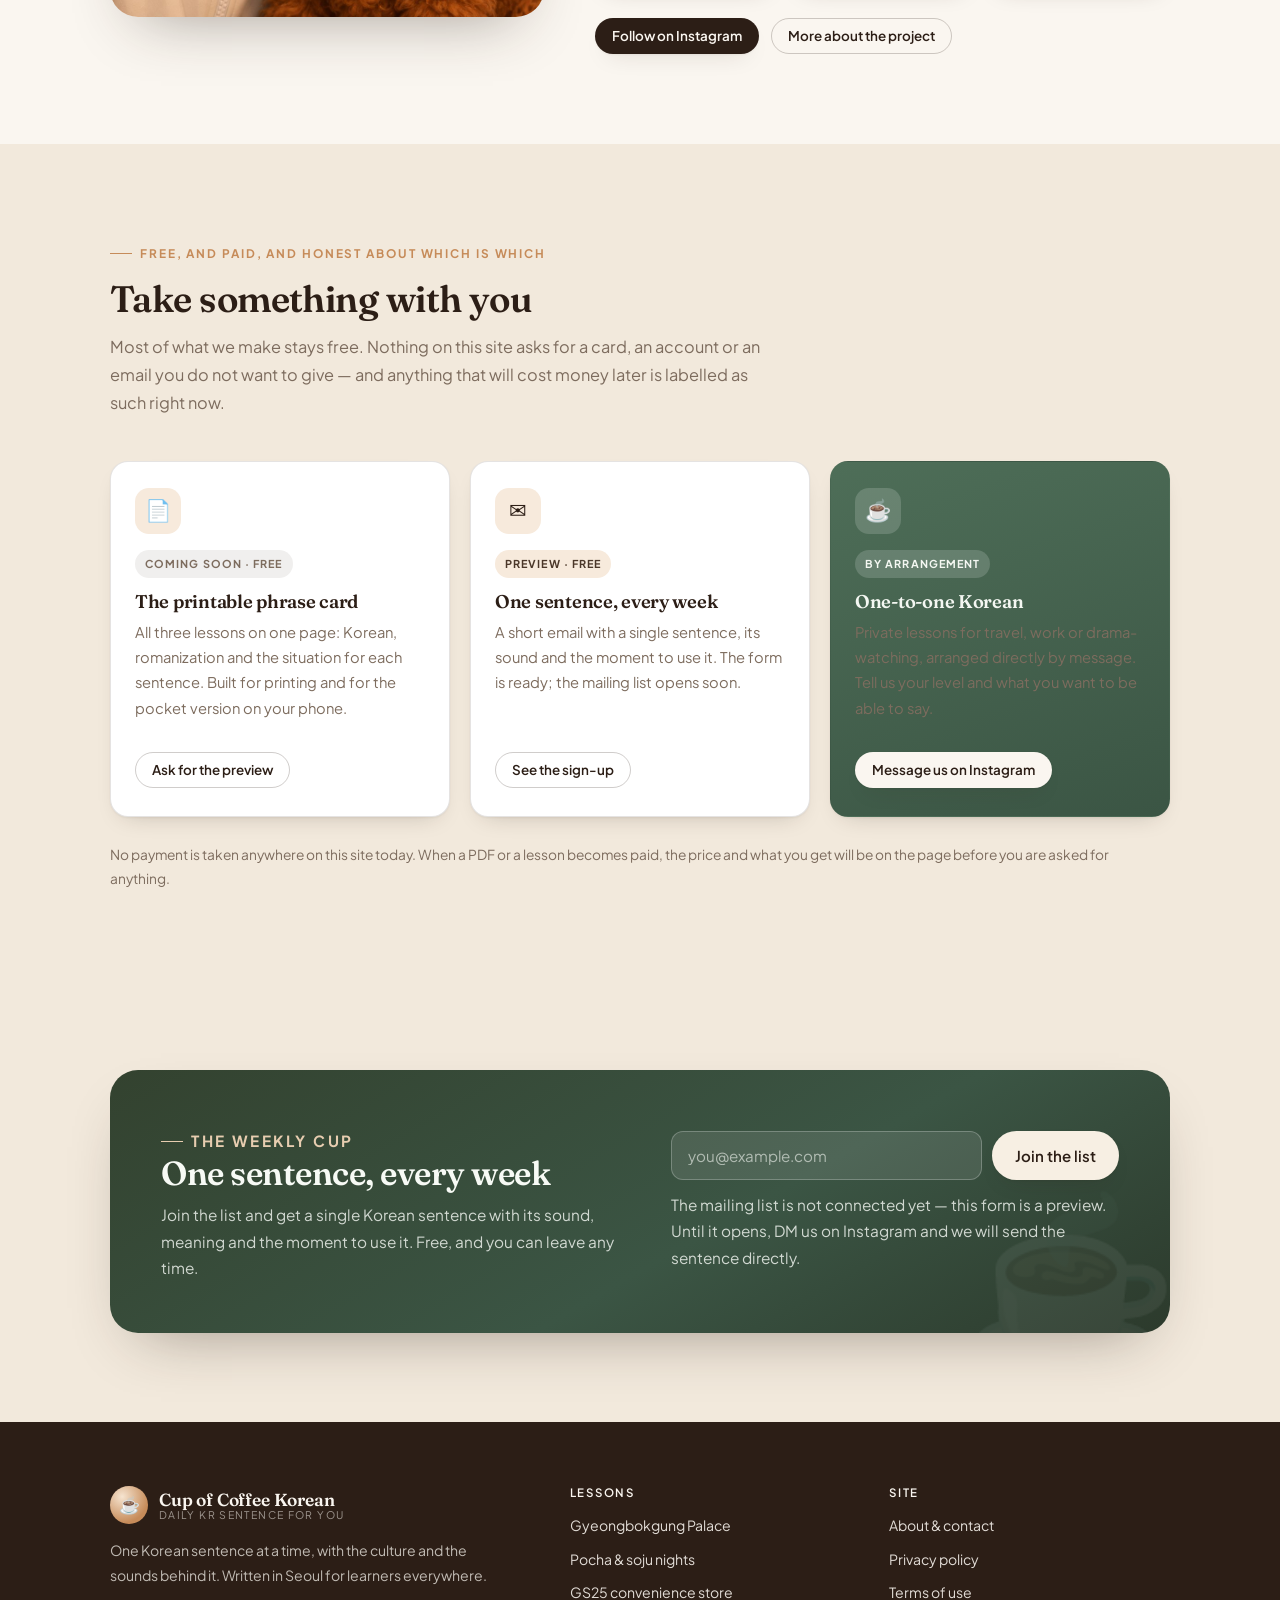
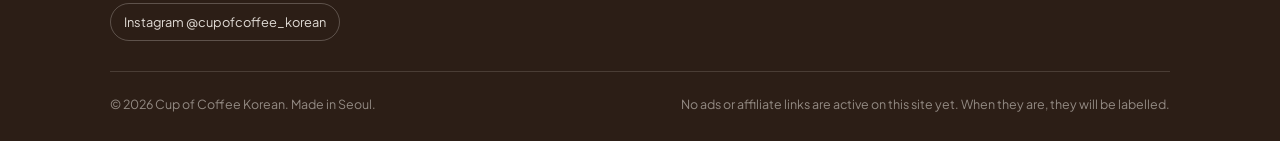
==== commit 71fb75de: "Fix mobile overflow in article layout, nav button text colour - minmax(0,1fr) article column + min-w" ====
--- a/index.html
+++ b/index.html
@@ -75,7 +75,7 @@
         <a class="btn" href="posts/gyeongbokgung-palace-korean.html">Start with Lesson 1</a>
         <a class="btn btn--ghost" href="#lessons">Browse the lessons</a>
       </div>
-      <p class="hero__note"><span aria-hidden="true">&#9723;</span> Free &middot; no sign-up &middot; a lesson takes about ten minutes</p>
+      <p class="hero__note"><span aria-hidden="true">&#9749;</span> Free &middot; no sign-up &middot; a lesson takes about ten minutes</p>
     </div>
     <figure class="hero__figure">
       <img src="assets/images/hero-cafe.jpg" alt="A girl and her brown poodle laughing together on a cafe sofa in warm afternoon light" width="1200" height="960">
--- a/assets/css/style.css
+++ b/assets/css/style.css
@@ -278,6 +278,8 @@
 }
 .nav a:hover { background: rgba(198, 139, 89, 0.16); color: var(--espresso); }
 .nav a[aria-current="page"] { color: var(--sage); font-weight: 700; }
+.nav a.btn { color: var(--cream); }
+.nav a.btn:hover { color: #FFFFFF; background: var(--espresso-soft); }
 .nav__cta { margin-left: 8px; }
 
 .nav-toggle {
@@ -621,6 +623,7 @@
   align-items: center;
 }
 .split--rev { grid-template-columns: minmax(0, 1.14fr) minmax(0, 0.86fr); }
+.split > * { min-width: 0; }
 .split__figure { margin: 0; position: relative; }
 .split__figure img {
   border-radius: var(--radius-lg);
@@ -851,9 +854,7 @@
   gap: 10px 14px;
   padding: 11px 14px;
   margin-bottom: clamp(24px, 3vw, 36px);
-  background: rgba(255, 255, 255, 0.94);
-  backdrop-filter: blur(12px);
-  -webkit-backdrop-filter: blur(12px);
+  background: var(--paper);
   border: 1px solid var(--line);
   border-radius: 14px;
   box-shadow: var(--shadow-sm);
@@ -1411,6 +1412,7 @@
   gap: clamp(24px, 4vw, 56px);
   align-items: start;
 }
+.article-layout > * { min-width: 0; }
 .article-side { position: sticky; top: 140px; }
 .side-card {
   background: var(--paper);
@@ -1432,7 +1434,7 @@
 .side-card .btn { width: 100%; }
 .side-card--sage { background: var(--sage-wash); border-color: rgba(78, 110, 88, 0.2); }
 @media (max-width: 980px) {
-  .article-layout { grid-template-columns: 1fr; }
+  .article-layout { grid-template-columns: minmax(0, 1fr); }
   .article-side { position: static; display: grid; grid-template-columns: repeat(auto-fit, minmax(min(100%, 240px), 1fr)); gap: 16px; }
   .side-card { margin-bottom: 0; }
 }
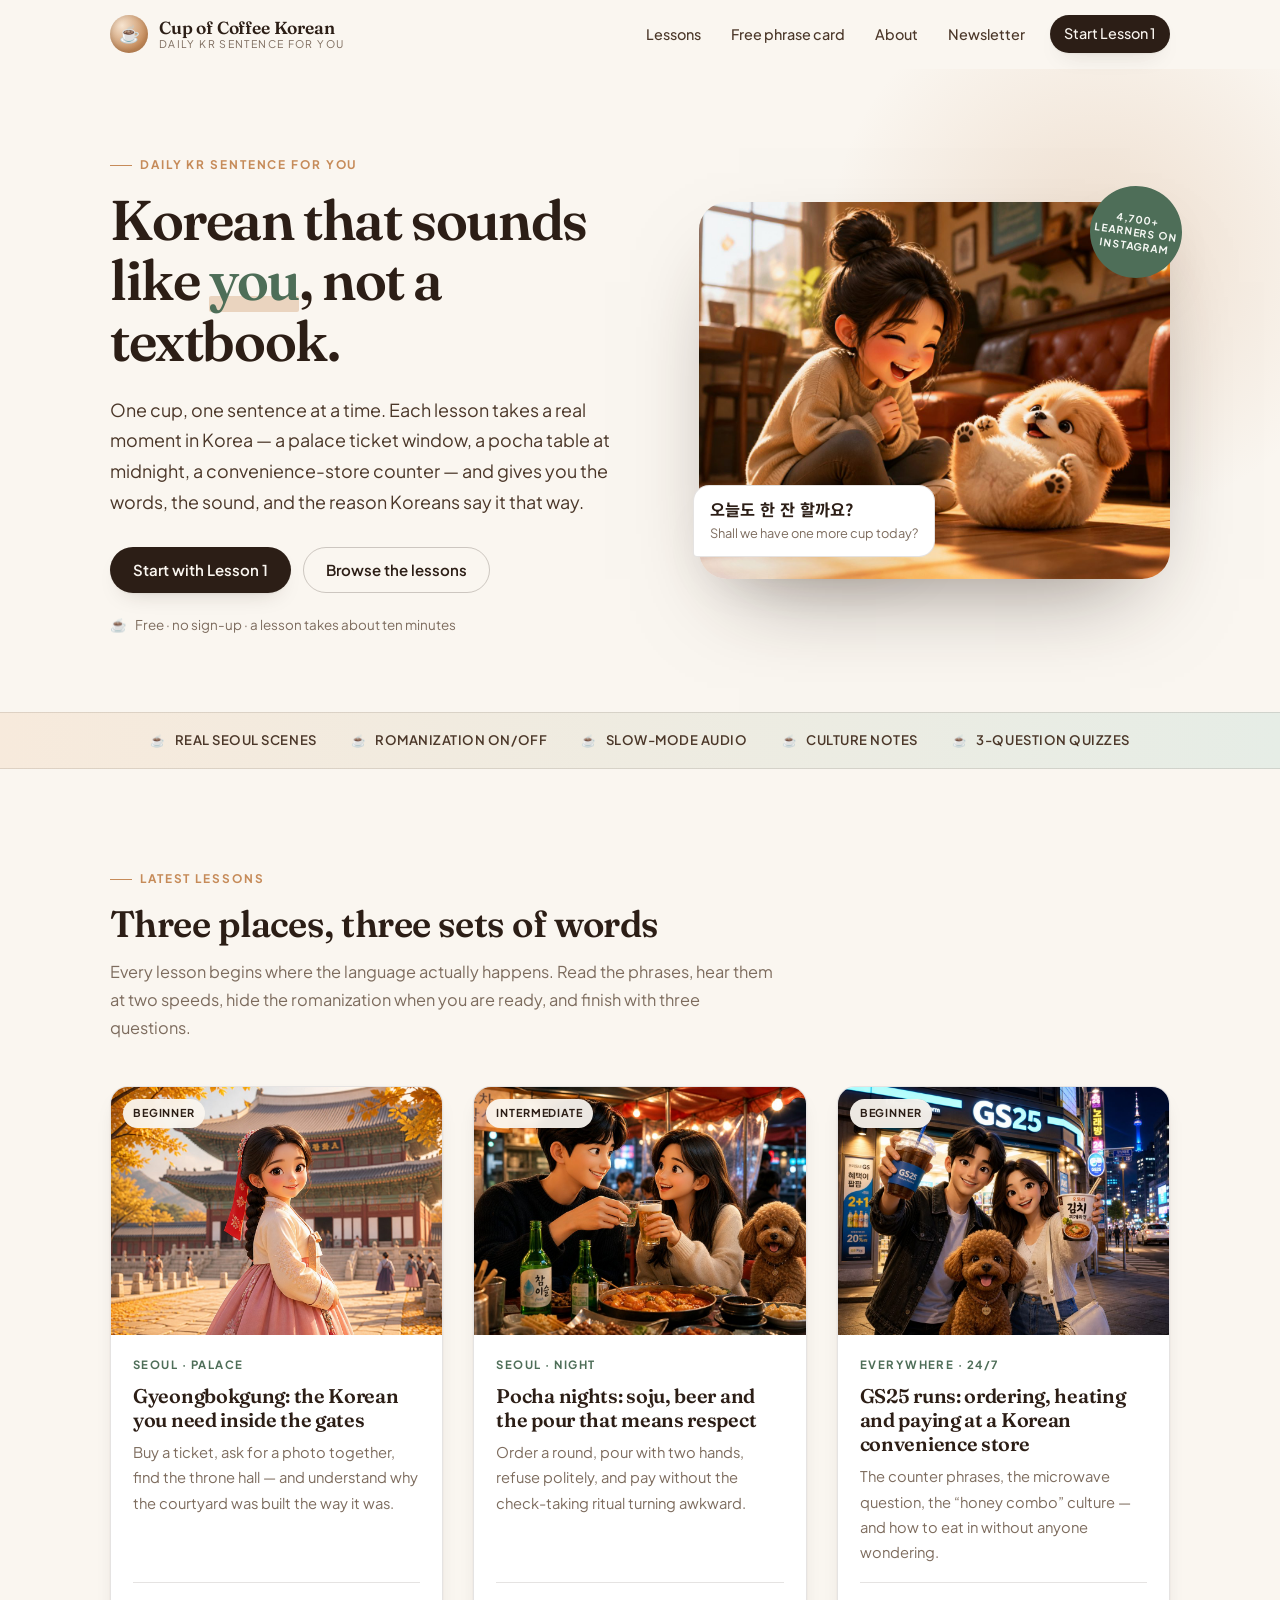
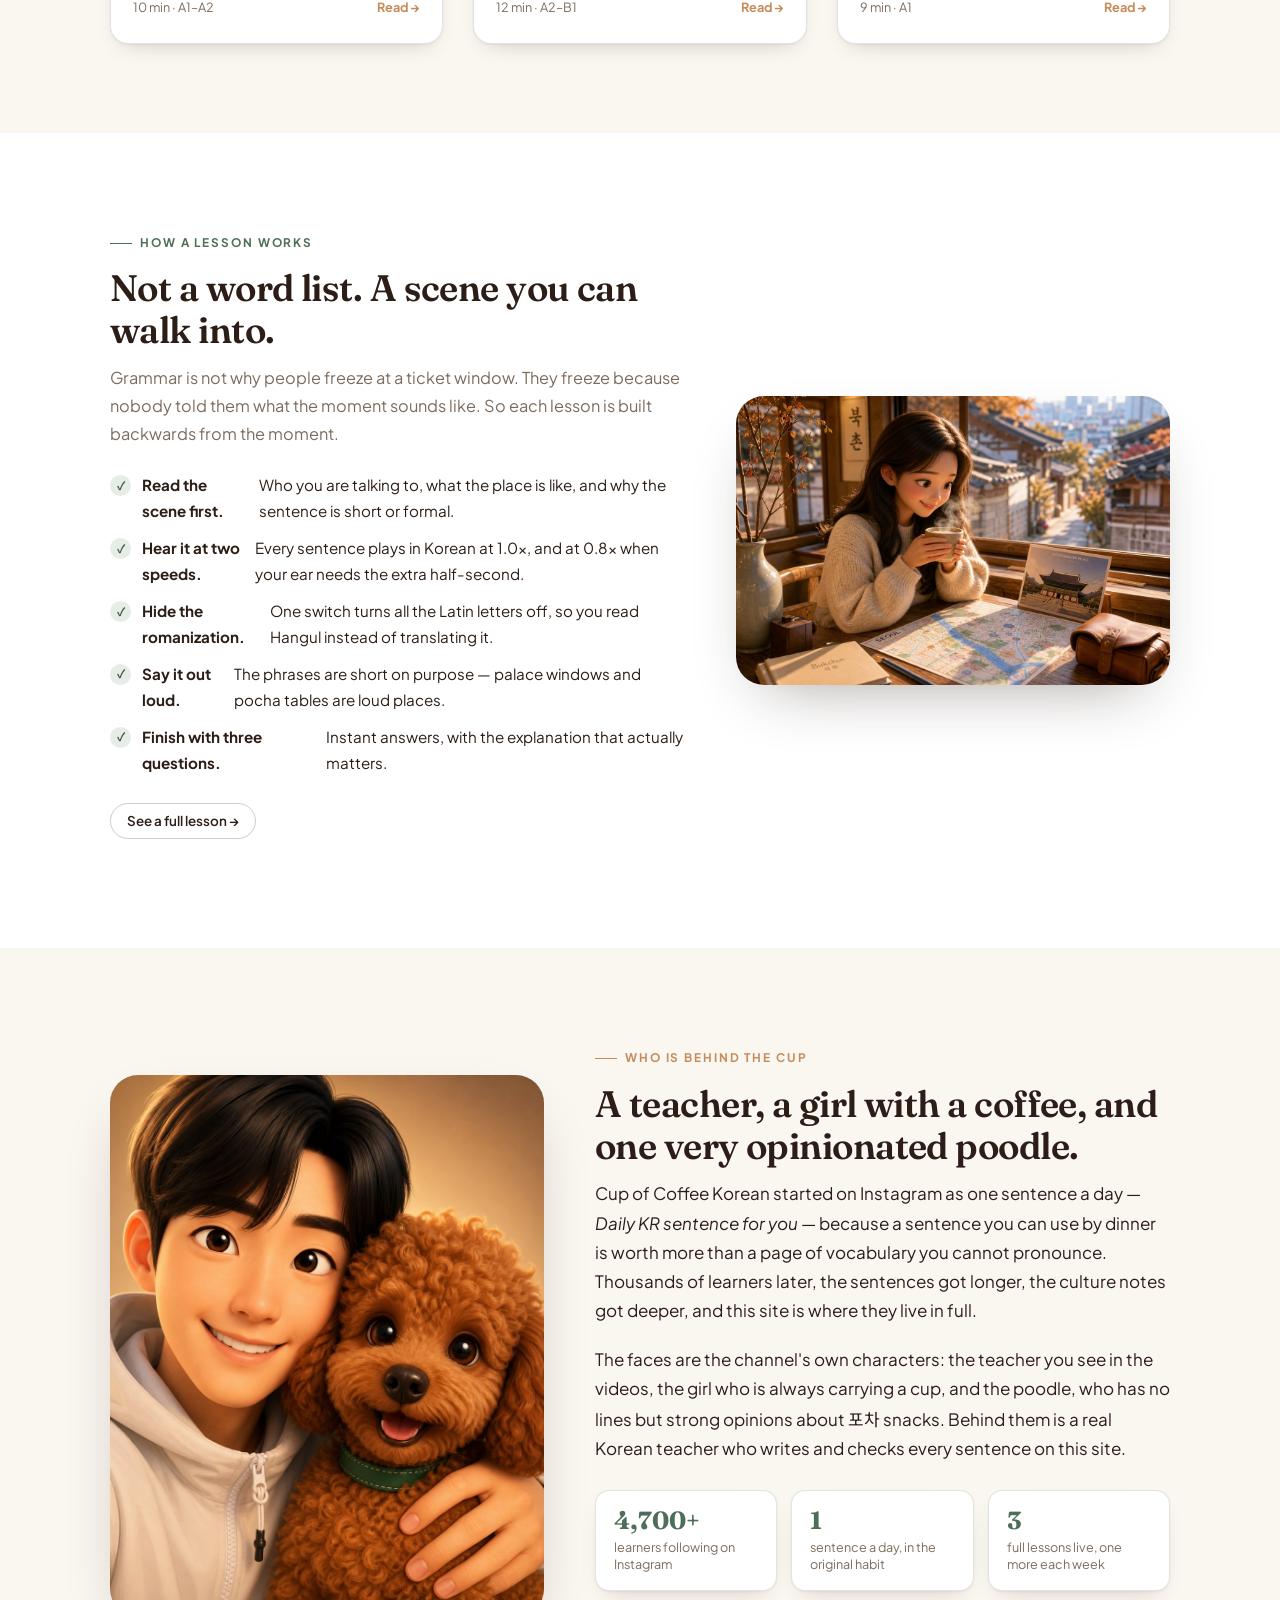
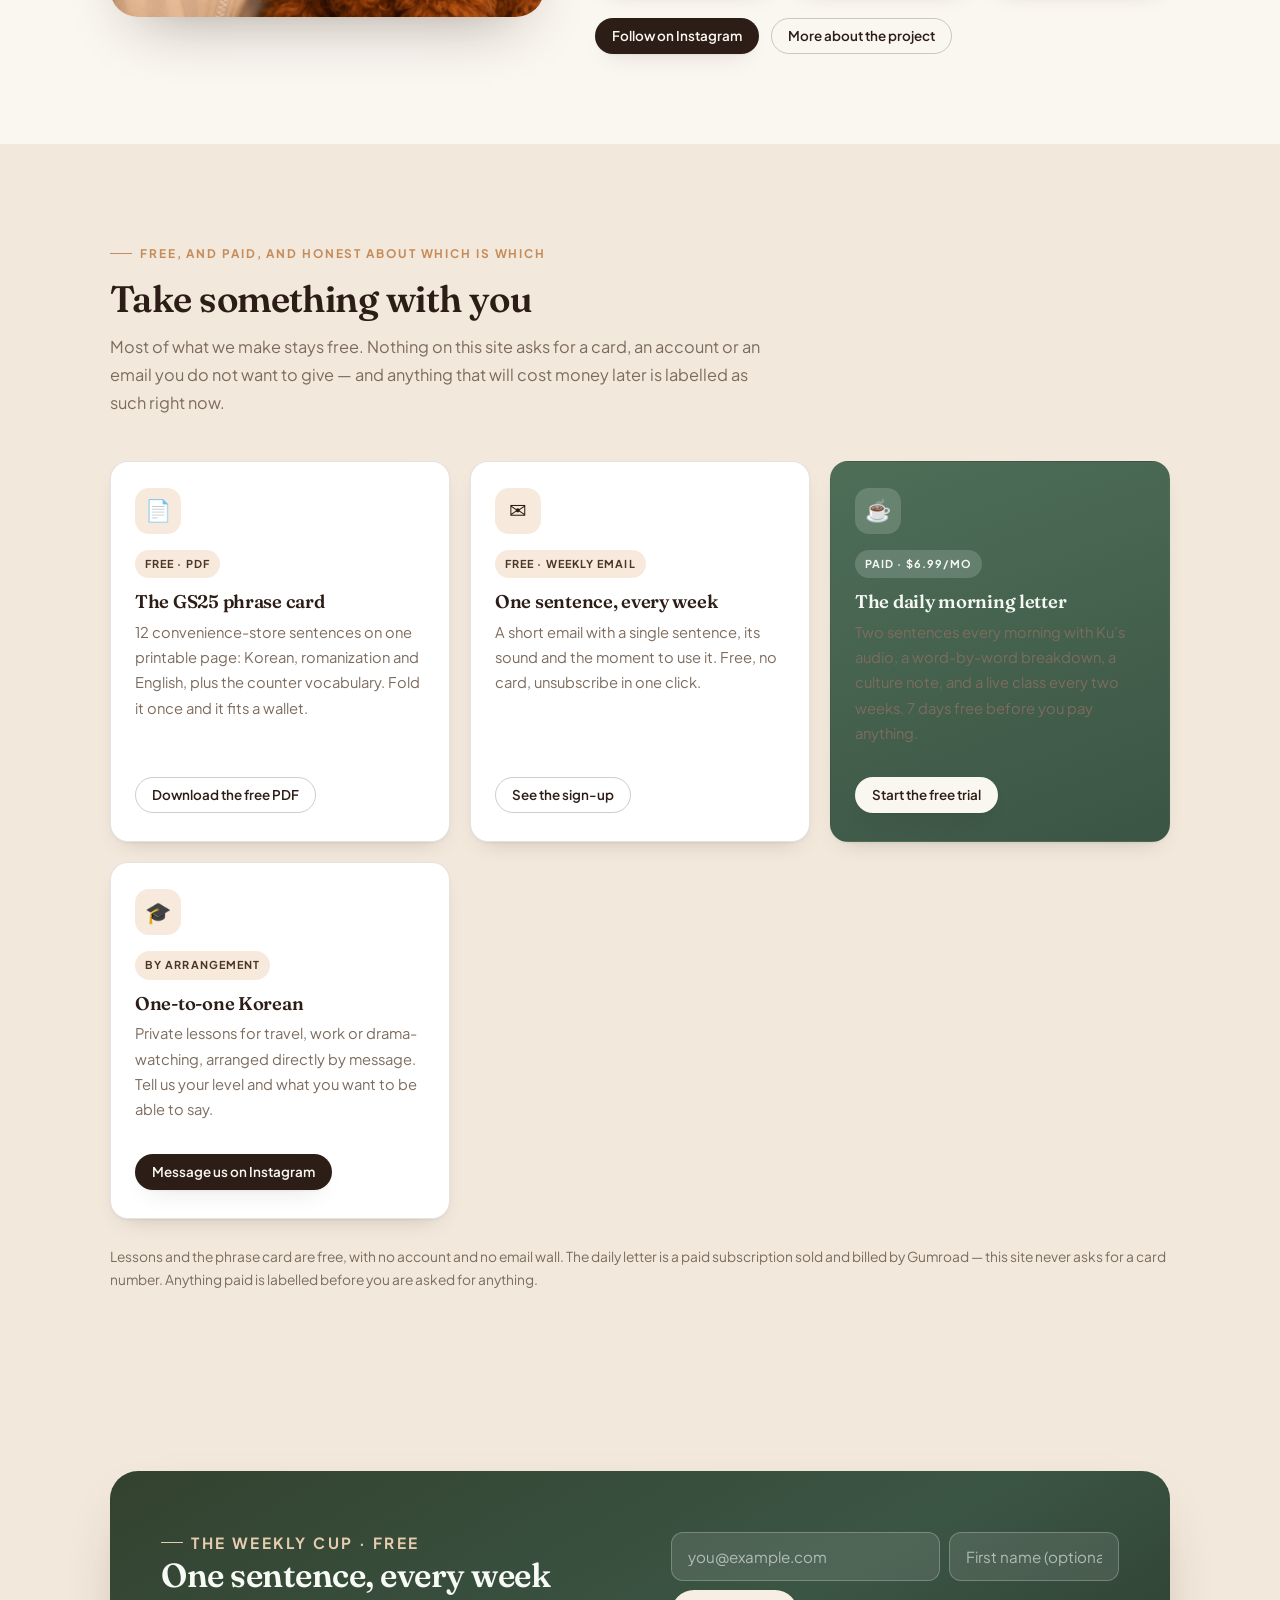
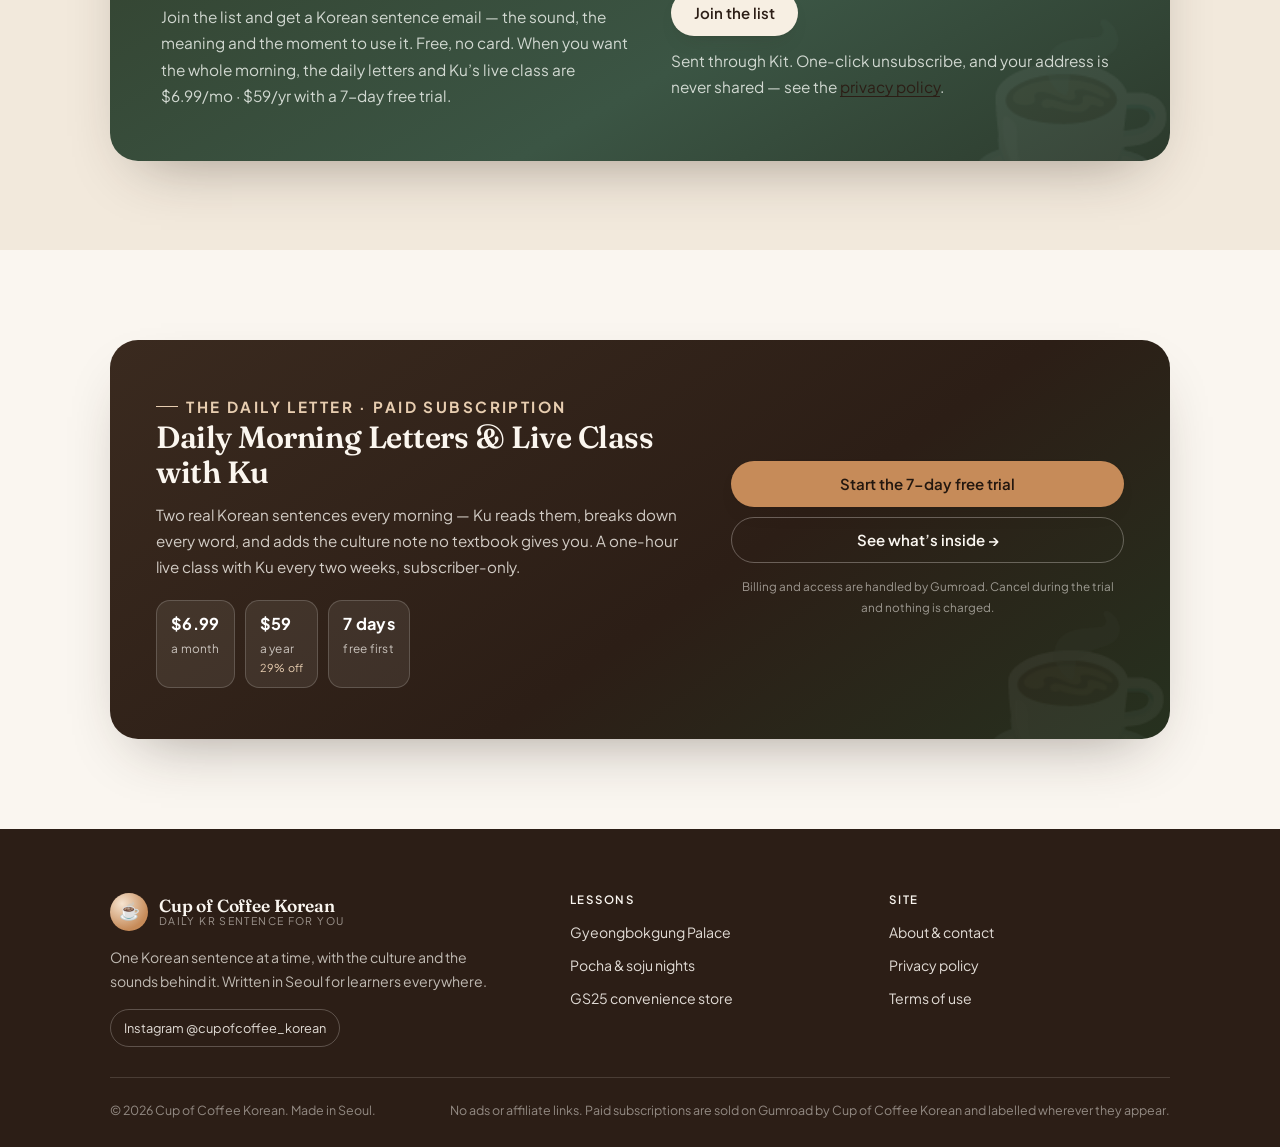
==== commit e8ade445: "Wire the live Kit form, Gumroad subscription links and free phrase-card PDF - Newsletter forms POST " ====
--- a/index.html
+++ b/index.html
@@ -196,50 +196,79 @@
     <div class="offer-grid">
       <div class="offer-card reveal">
         <div class="offer-card__icon" aria-hidden="true">&#128196;</div>
-        <span class="pill pill--soon">Coming soon &middot; free</span>
-        <h3>The printable phrase card</h3>
-        <p>All three lessons on one page: Korean, romanization and the situation for each sentence. Built for printing and for the pocket version on your phone.</p>
-        <div class="offer-card__foot"><a class="btn btn--sm btn--ghost" href="https://www.instagram.com/cupofcoffee_korean/" target="_blank" rel="noopener">Ask for the preview</a></div>
+        <span class="pill">Free &middot; PDF</span>
+        <h3>The GS25 phrase card</h3>
+        <p>12 convenience-store sentences on one printable page: Korean, romanization and English, plus the counter vocabulary. Fold it once and it fits a wallet.</p>
+        <div class="offer-card__foot"><a class="btn btn--sm btn--ghost" href="assets/downloads/cupofcoffee-gs25-phrase-card.pdf" download>Download the free PDF</a></div>
       </div>
       <div class="offer-card reveal">
         <div class="offer-card__icon" aria-hidden="true">&#9993;</div>
-        <span class="pill">Preview &middot; free</span>
+        <span class="pill">Free &middot; weekly email</span>
         <h3>One sentence, every week</h3>
-        <p>A short email with a single sentence, its sound and the moment to use it. The form is ready; the mailing list opens soon.</p>
+        <p>A short email with a single sentence, its sound and the moment to use it. Free, no card, unsubscribe in one click.</p>
         <div class="offer-card__foot"><a class="btn btn--sm btn--ghost" href="#newsletter">See the sign-up</a></div>
       </div>
       <div class="offer-card offer-card--accent reveal">
         <div class="offer-card__icon" aria-hidden="true">&#9749;</div>
+        <span class="pill">Paid &middot; $6.99/mo</span>
+        <h3>The daily morning letter</h3>
+        <p>Two sentences every morning with Ku&rsquo;s audio, a word-by-word breakdown, a culture note, and a live class every two weeks. 7 days free before you pay anything.</p>
+        <div class="offer-card__foot"><a class="btn btn--sm" href="https://coffeekorean.gumroad.com/l/newsletter" target="_blank" rel="noopener">Start the free trial</a></div>
+      </div>
+      <div class="offer-card reveal">
+        <div class="offer-card__icon" aria-hidden="true">&#127891;</div>
         <span class="pill">By arrangement</span>
         <h3>One-to-one Korean</h3>
         <p>Private lessons for travel, work or drama-watching, arranged directly by message. Tell us your level and what you want to be able to say.</p>
         <div class="offer-card__foot"><a class="btn btn--sm" href="https://www.instagram.com/cupofcoffee_korean/" target="_blank" rel="noopener">Message us on Instagram</a></div>
       </div>
     </div>
-    <p style="margin:26px 0 0;font-size:.86rem;color:var(--muted)">No payment is taken anywhere on this site today. When a PDF or a lesson becomes paid, the price and what you get will be on the page before you are asked for anything.</p>
+    <p style="margin:26px 0 0;font-size:.86rem;color:var(--muted)">Lessons and the phrase card are free, with no account and no email wall. The daily letter is a paid subscription sold and billed by Gumroad &mdash; this site never asks for a card number. Anything paid is labelled before you are asked for anything.</p>
   </div>
 </section><section class="section section--cream" id="newsletter">
   <div class="wrap">
     <div class="newsletter">
       <div class="newsletter__grid">
         <div>
-          <p class="eyebrow" style="color:#E7CDB0">The weekly cup</p>
+          <p class="eyebrow" style="color:#E7CDB0">The weekly cup &middot; free</p>
           <h2>One sentence, every week</h2>
-          <p>Join the list and get a single Korean sentence with its sound, meaning and the moment to use it. Free, and you can leave any time.</p>
+          <p>Join the list and get a Korean sentence email &mdash; the sound, the meaning and the moment to use it. Free, no card. When you want the whole morning, the daily letters and Ku&rsquo;s live class are $6.99/mo &middot; $59/yr with a 7-day free trial.</p>
         </div>
         <div>
           <form class="newsletter__form" data-newsletter novalidate>
-            <div class="newsletter__row">
+            <div class="newsletter__row nl-fields">
               <label class="visually-hidden" for="nl-email">Email address</label>
-              <input id="nl-email" type="email" name="email" placeholder="you@example.com" autocomplete="email" required>
-              <button class="btn" type="submit">Join the list</button>
+              <input id="nl-email" type="email" name="email_address" placeholder="you@example.com" autocomplete="email" required>
+              <label class="visually-hidden" for="nl-name">First name (optional)</label>
+              <input id="nl-name" type="text" name="first_name" placeholder="First name (optional)" autocomplete="given-name">
+              <button class="btn" type="submit" data-submit-label="Join the list">Join the list</button>
             </div>
-            <p class="newsletter__fine">The mailing list is not connected yet — this form is a preview. Until it opens, DM us on Instagram and we will send the sentence directly.</p>
-            <p class="form-message" data-form-message hidden></p>
+            <p class="newsletter__fine nl-fine">Sent through Kit. One-click unsubscribe, and your address is never shared &mdash; see the <a href="privacy.html">privacy policy</a>.</p>
+            <p class="form-message" data-form-message role="status" aria-live="polite" hidden></p>
           </form>
         </div>
       </div>
     </div>
+  </div>
+</section><section class="section" id="subscribe">
+  <div class="wrap">
+    <div class="brew">
+    <div class="brew__text">
+      <p class="eyebrow" style="color:#E7CDB0">The daily letter &middot; paid subscription</p>
+      <h2 class="brew__title">Daily Morning Letters &amp; Live Class with Ku</h2>
+      <p>Two real Korean sentences every morning &mdash; Ku reads them, breaks down every word, and adds the culture note no textbook gives you. A one-hour live class with Ku every two weeks, subscriber-only.</p>
+      <ul class="brew__prices">
+        <li><strong>$6.99</strong> a month</li>
+        <li><strong>$59</strong> a year <span>29% off</span></li>
+        <li><strong>7 days</strong> free first</li>
+      </ul>
+    </div>
+    <div class="brew__actions">
+      <a class="btn btn--caramel" href="https://coffeekorean.gumroad.com/l/newsletter" target="_blank" rel="noopener">Start the 7-day free trial</a>
+      <a class="btn btn--ghost" href="https://cup-of-coffee-korean.netlify.app" target="_blank" rel="noopener">See what&rsquo;s inside &rarr;</a>
+      <p class="brew__note">Billing and access are handled by Gumroad. Cancel during the trial and nothing is charged.</p>
+    </div>
+  </div>
   </div>
 </section></main>
 <footer class="site-footer">
@@ -277,7 +306,7 @@
     </div>
     <div class="footer__bottom">
       <span>&copy; <span data-year>2026</span> Cup of Coffee Korean. Made in Seoul.</span>
-      <span>No ads or affiliate links are active on this site yet. When they are, they will be labelled.</span>
+      <span>No ads or affiliate links. Paid subscriptions are sold on Gumroad by Cup of Coffee Korean and labelled wherever they appear.</span>
     </div>
   </div>
 </footer>
--- a/assets/css/style.css
+++ b/assets/css/style.css
@@ -1546,10 +1546,143 @@
 }
 .js-ready .reveal.is-in { opacity: 1; transform: none; }
 
+.brew--inline { margin: clamp(36px, 5vw, 64px) 0 0; }
+
+/* ---------- 15b. Live sign-up + paid offer blocks ---------- */
+.nl-fields { display: flex; flex-wrap: wrap; gap: 9px; align-items: stretch; }
+
+/* newsletter band: two inputs + button on one row */
+.newsletter input[type="text"] {
+  flex: 0 1 170px;
+  min-width: 0;
+  padding: 14px 16px;
+  border-radius: 12px;
+  border: 1px solid rgba(255, 255, 255, 0.24);
+  background: rgba(255, 255, 255, 0.1);
+  color: #fff;
+  font-family: var(--font-body);
+  font-size: 0.95rem;
+}
+.newsletter input[type="text"]::placeholder { color: rgba(243, 246, 241, 0.6); }
+.newsletter input[type="text"]:focus-visible { outline: 3px solid var(--caramel-soft); outline-offset: 1px; }
+
+/* inline sign-up inside a lesson */
+.newsletter-inline form { flex-direction: column; align-items: stretch; }
+.newsletter-inline .nl-fields { width: 100%; }
+.newsletter-inline input[type="text"] {
+  flex: 0 1 180px;
+  min-width: 0;
+  padding: 12px 14px;
+  border-radius: 11px;
+  border: 1px solid rgba(44, 30, 22, 0.2);
+  background: var(--paper);
+  font-family: var(--font-body);
+  font-size: 0.92rem;
+  color: var(--espresso);
+}
+.newsletter-inline input[type="text"]:focus-visible { outline: 3px solid var(--sage); outline-offset: 1px; }
+
+/* form states */
+.form-message--ok {
+  background: #EAF3E7;
+  border-color: rgba(78, 110, 88, 0.34);
+  color: #2F4A36;
+}
+.form-message--error {
+  background: #FBEDE6;
+  border-color: rgba(168, 85, 49, 0.34);
+  color: #8A3E1D;
+}
+.form-message__extra { display: block; margin-top: 8px; }
+.form-message .btn { margin-top: 11px; }
+.form-message a { color: inherit; text-decoration: underline; }
+.newsletter .form-message--ok {
+  background: rgba(231, 205, 176, 0.16);
+  border-color: rgba(231, 205, 176, 0.42);
+  color: #F3F6F1;
+}
+.newsletter .form-message--ok .btn { --btn-bg: #F7EFE3; --btn-fg: var(--espresso); }
+.newsletter .form-message--error {
+  background: rgba(255, 255, 255, 0.13);
+  border-color: rgba(255, 255, 255, 0.3);
+  color: #FFE7D6;
+}
+[data-newsletter].is-done .nl-fields,
+[data-newsletter].is-done .nl-fine { display: none; }
+[data-newsletter].is-sending .btn { opacity: 0.7; box-shadow: none; }
+
+/* sidebar: the paid daily letter */
+.side-card--brew {
+  background: linear-gradient(160deg, #FCF2E5, #F4E4D0);
+  border-color: rgba(198, 139, 89, 0.38);
+}
+.side-card .btn + .btn { margin-top: 8px; }
+
+/* full-width paid offer */
+.brew {
+  display: grid;
+  grid-template-columns: minmax(0, 1.15fr) minmax(0, 0.85fr);
+  gap: clamp(22px, 3.4vw, 46px);
+  align-items: center;
+  background: linear-gradient(145deg, #3A2A1F, #2C1E16 58%, #26311F);
+  border-radius: var(--radius-lg);
+  padding: clamp(26px, 3.6vw, 48px);
+  box-shadow: var(--shadow-md);
+  position: relative;
+  overflow: hidden;
+}
+.brew::after {
+  content: "☕";
+  position: absolute;
+  right: -6px;
+  bottom: -32px;
+  font-size: 10rem;
+  opacity: 0.06;
+  line-height: 1;
+  pointer-events: none;
+}
+.brew > * { position: relative; z-index: 1; min-width: 0; }
+.brew__title {
+  color: #FBF6EF;
+  font-size: clamp(1.35rem, 2.4vw, 1.95rem);
+  margin-bottom: 0.4em;
+}
+.brew p { color: rgba(250, 246, 240, 0.8); font-size: 0.95rem; margin-bottom: 0; }
+.brew__prices {
+  list-style: none;
+  display: flex;
+  flex-wrap: wrap;
+  gap: 10px;
+  padding: 0;
+  margin: 20px 0 0;
+}
+.brew__prices li {
+  font-size: 0.74rem;
+  letter-spacing: 0.02em;
+  padding: 9px 14px;
+  border-radius: 14px;
+  background: rgba(250, 246, 240, 0.08);
+  border: 1px solid rgba(250, 246, 240, 0.18);
+  color: rgba(250, 246, 240, 0.74);
+}
+.brew__prices strong { display: block; color: #fff; font-size: 1.02rem; font-weight: 700; }
+.brew__prices span { display: block; font-size: 0.68rem; color: var(--caramel-soft); }
+.brew__actions { display: flex; flex-direction: column; gap: 10px; }
+.brew__actions .btn { width: 100%; }
+.brew__note { font-size: 0.73rem !important; color: rgba(250, 246, 240, 0.56) !important; margin: 4px 0 0 !important; text-align: center; }
+.btn--caramel { --btn-bg: var(--caramel); --btn-fg: #23170F; }
+.btn--caramel:hover { background: var(--caramel-soft); color: #23170F; }
+.brew .btn--ghost { --btn-fg: var(--cream); border-color: rgba(250, 246, 240, 0.3); }
+.brew .btn--ghost:hover { background: rgba(255, 255, 255, 0.1); color: var(--cream); }
+@media (max-width: 820px) {
+  .brew { grid-template-columns: 1fr; }
+  .brew__prices { margin-top: 16px; }
+}
+
 /* ---------- 16. Print ---------- */
 @media print {
   .site-header, .site-footer, .reader-bar, .newsletter, .quiz__actions,
-  .product-card__actions, .newsletter-inline form { display: none !important; }
+  .product-card__actions, .newsletter-inline form, .brew { display: none !important; }
   body { background: #fff; color: #000; font-size: 11pt; }
   .article-layout { display: block; }
   a { text-decoration: none; }
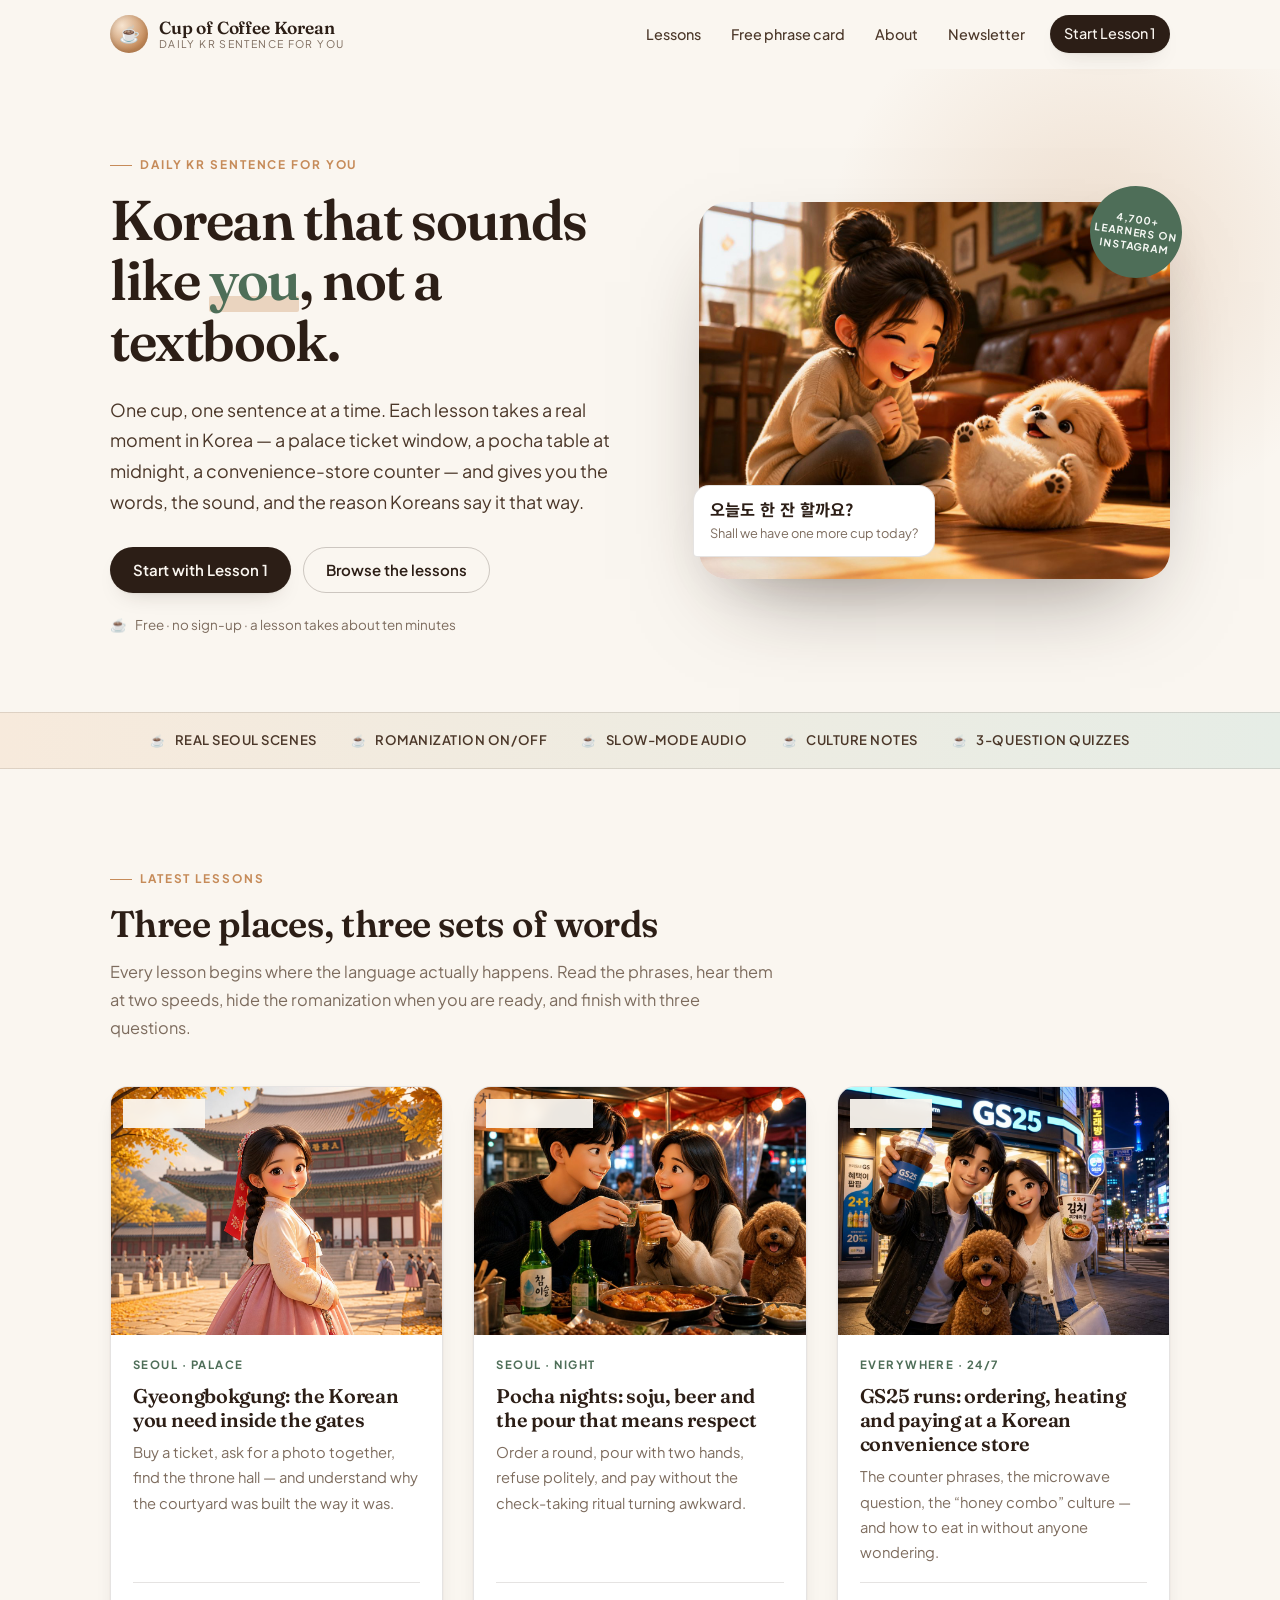
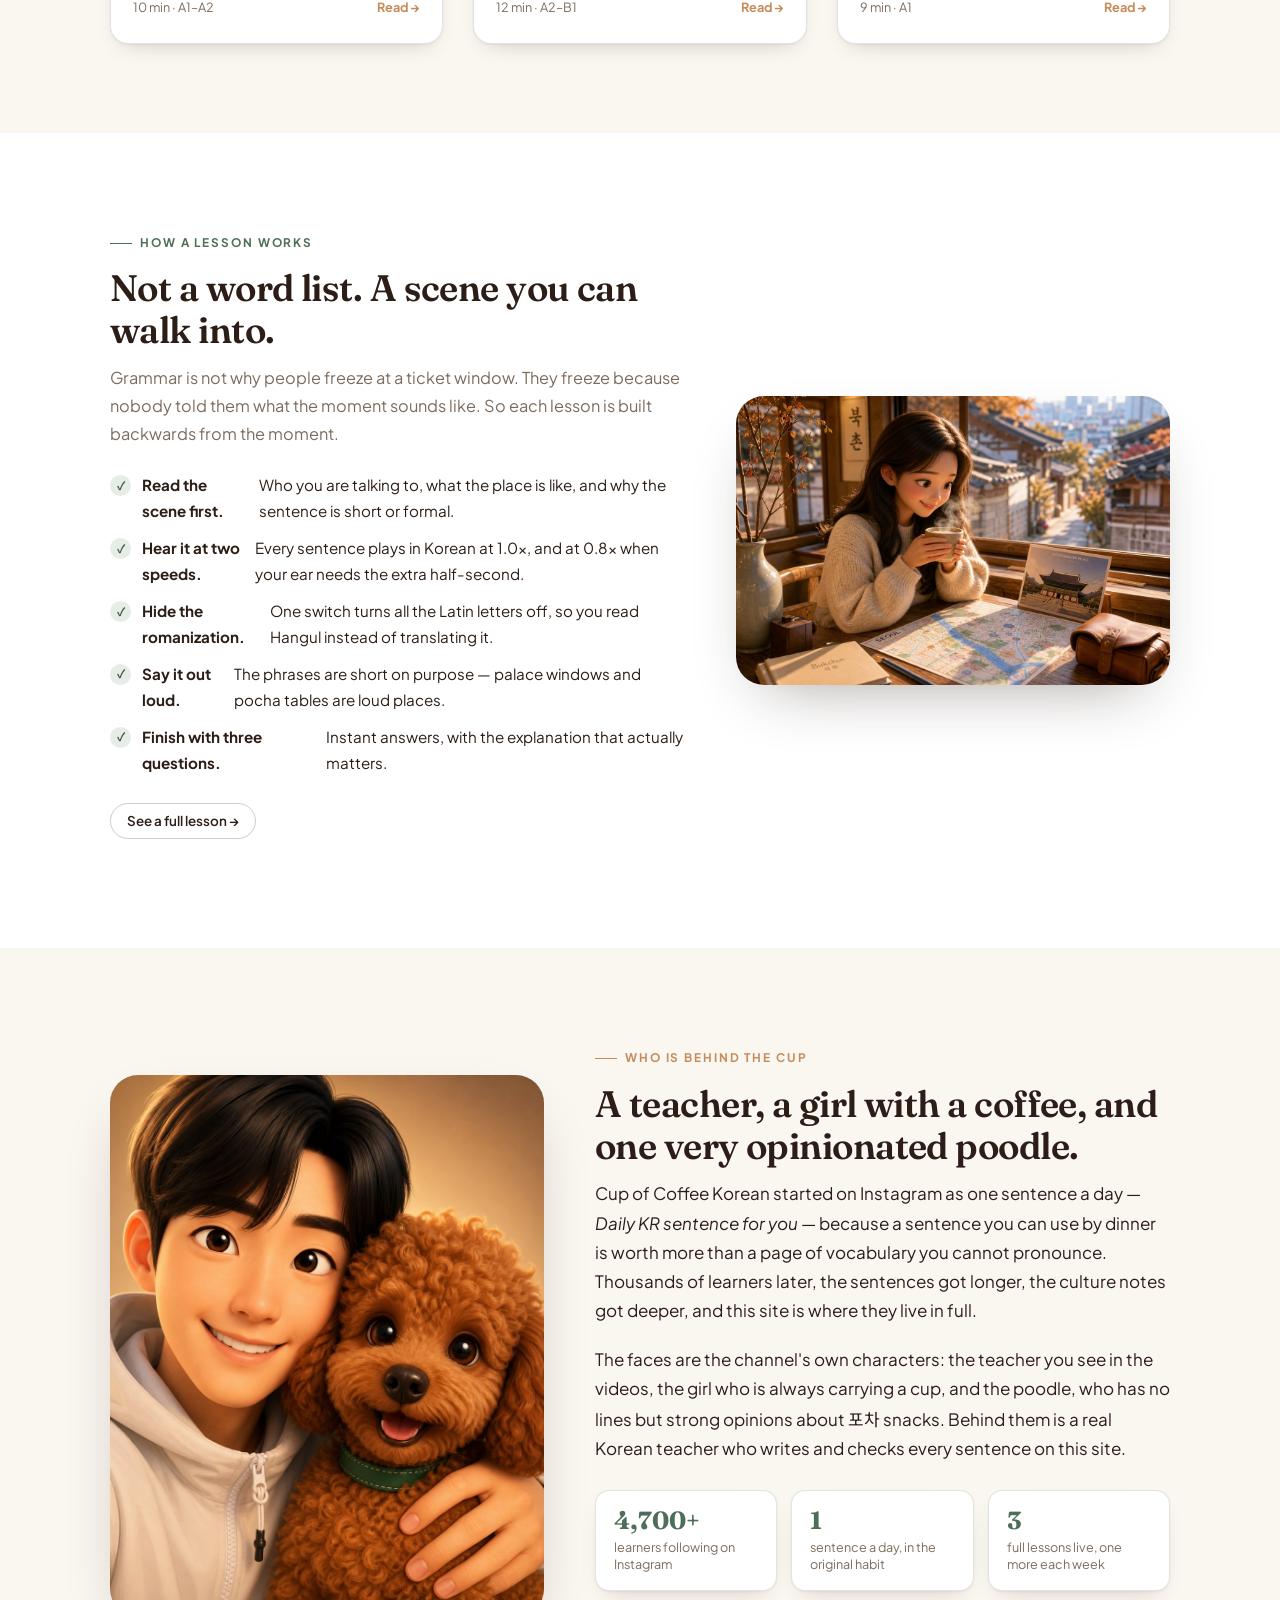
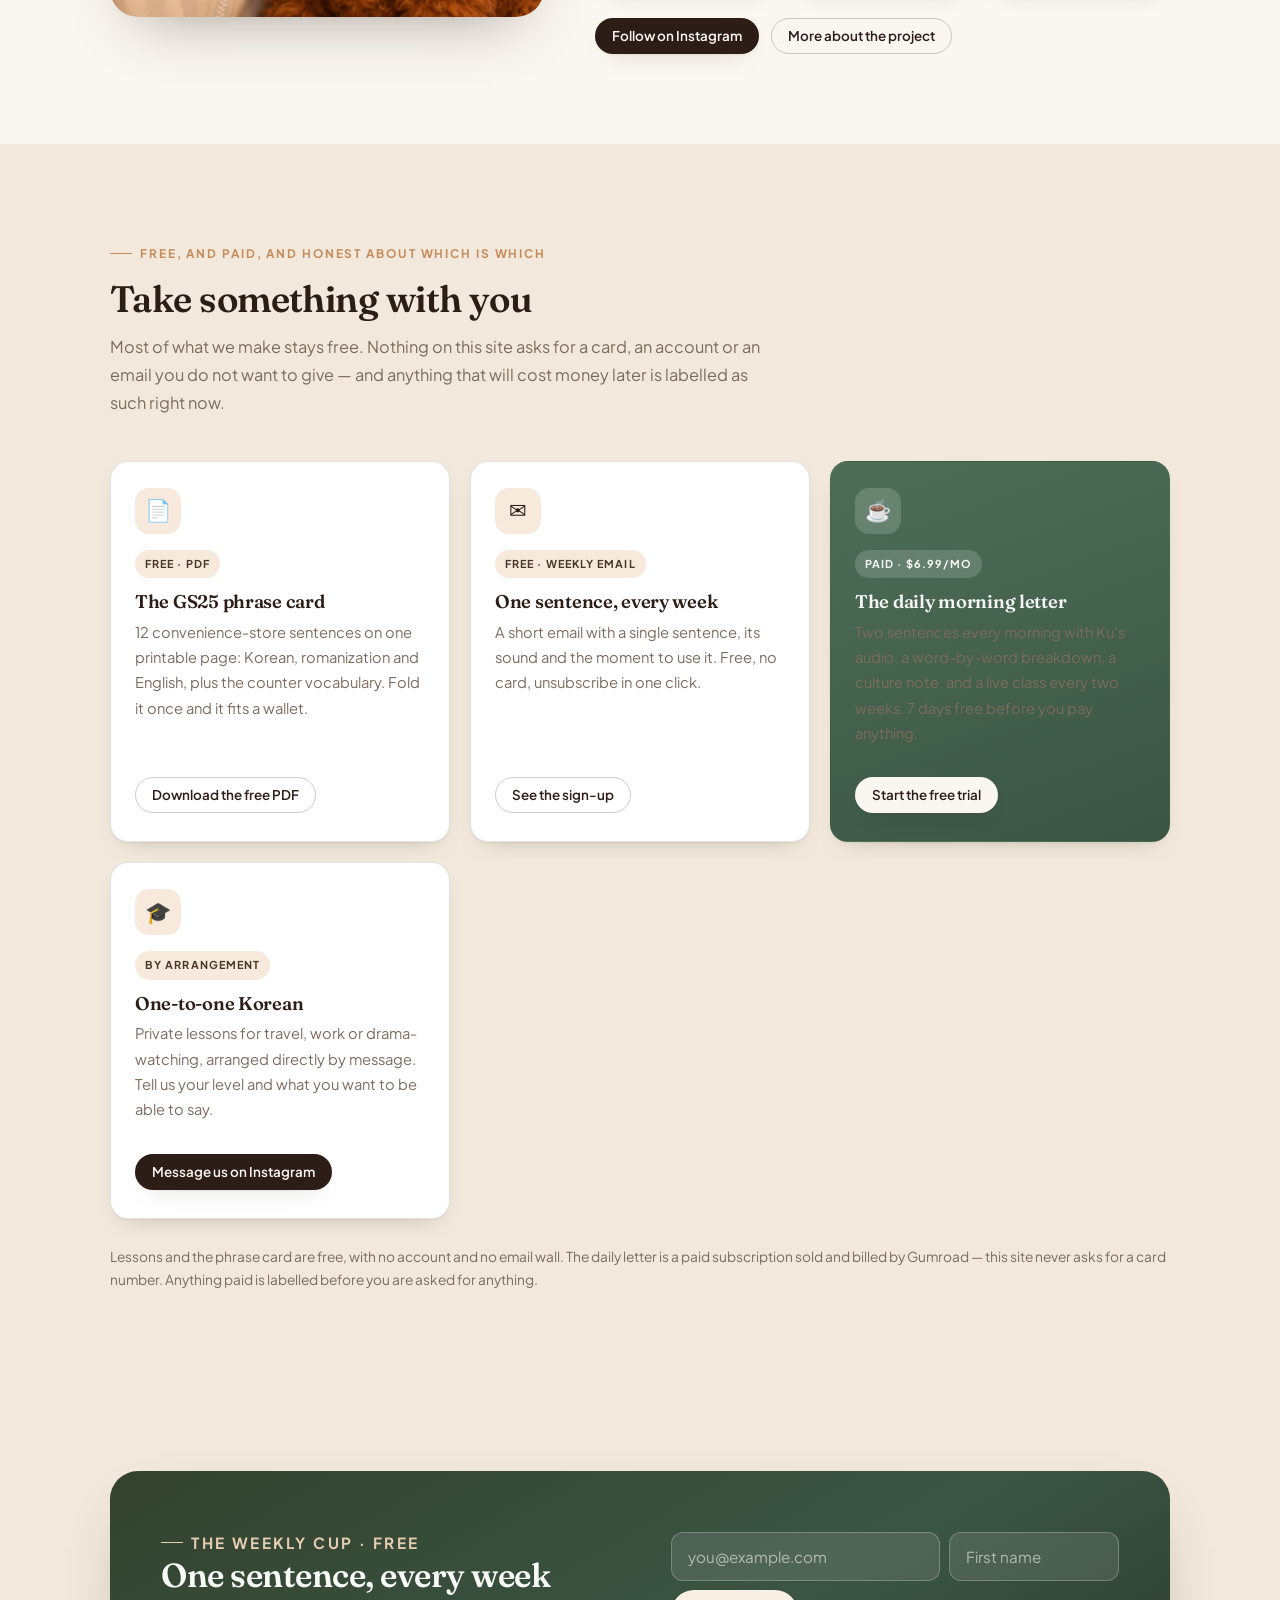
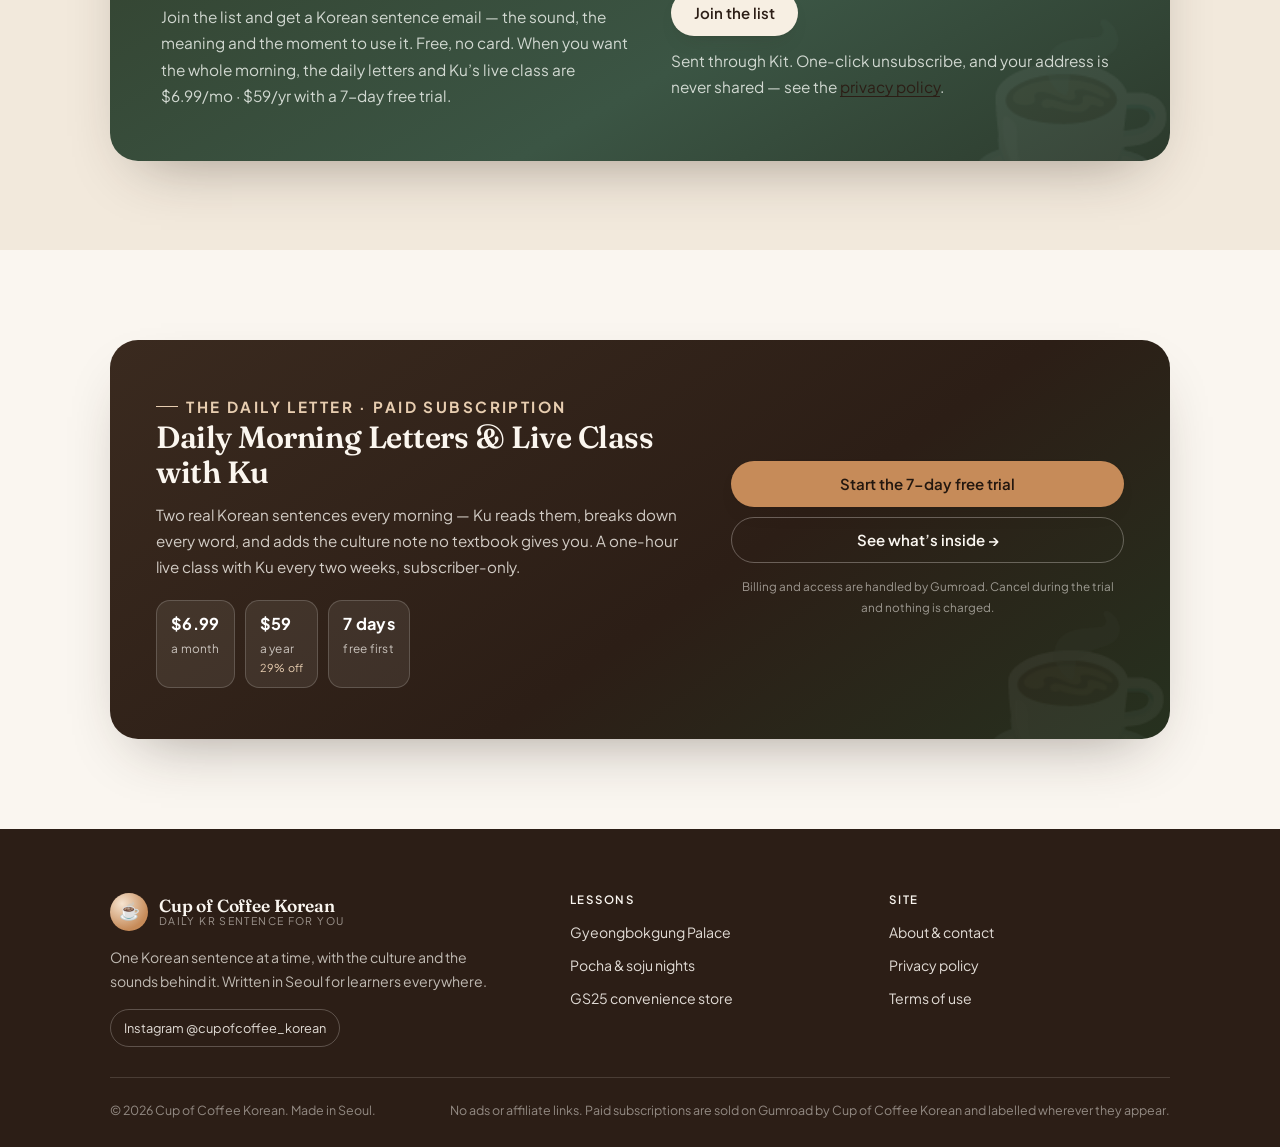
==== commit 9acce3ae: "Fix contrast on the sign-up success button, shorten the name placeholder" ====
--- a/index.html
+++ b/index.html
@@ -240,7 +240,7 @@
               <label class="visually-hidden" for="nl-email">Email address</label>
               <input id="nl-email" type="email" name="email_address" placeholder="you@example.com" autocomplete="email" required>
               <label class="visually-hidden" for="nl-name">First name (optional)</label>
-              <input id="nl-name" type="text" name="first_name" placeholder="First name (optional)" autocomplete="given-name">
+              <input id="nl-name" type="text" name="first_name" placeholder="First name" autocomplete="given-name">
               <button class="btn" type="submit" data-submit-label="Join the list">Join the list</button>
             </div>
             <p class="newsletter__fine nl-fine">Sent through Kit. One-click unsubscribe, and your address is never shared &mdash; see the <a href="privacy.html">privacy policy</a>.</p>
--- a/assets/css/style.css
+++ b/assets/css/style.css
@@ -1596,12 +1596,15 @@
 .form-message__extra { display: block; margin-top: 8px; }
 .form-message .btn { margin-top: 11px; }
 .form-message a { color: inherit; text-decoration: underline; }
+.form-message a.btn { color: var(--btn-fg); text-decoration: none; }
+.form-message a.btn:hover { color: var(--btn-fg); }
 .newsletter .form-message--ok {
   background: rgba(231, 205, 176, 0.16);
   border-color: rgba(231, 205, 176, 0.42);
   color: #F3F6F1;
 }
 .newsletter .form-message--ok .btn { --btn-bg: #F7EFE3; --btn-fg: var(--espresso); }
+.newsletter .form-message--ok .btn:hover { background: #fff; color: var(--espresso); }
 .newsletter .form-message--error {
   background: rgba(255, 255, 255, 0.13);
   border-color: rgba(255, 255, 255, 0.3);
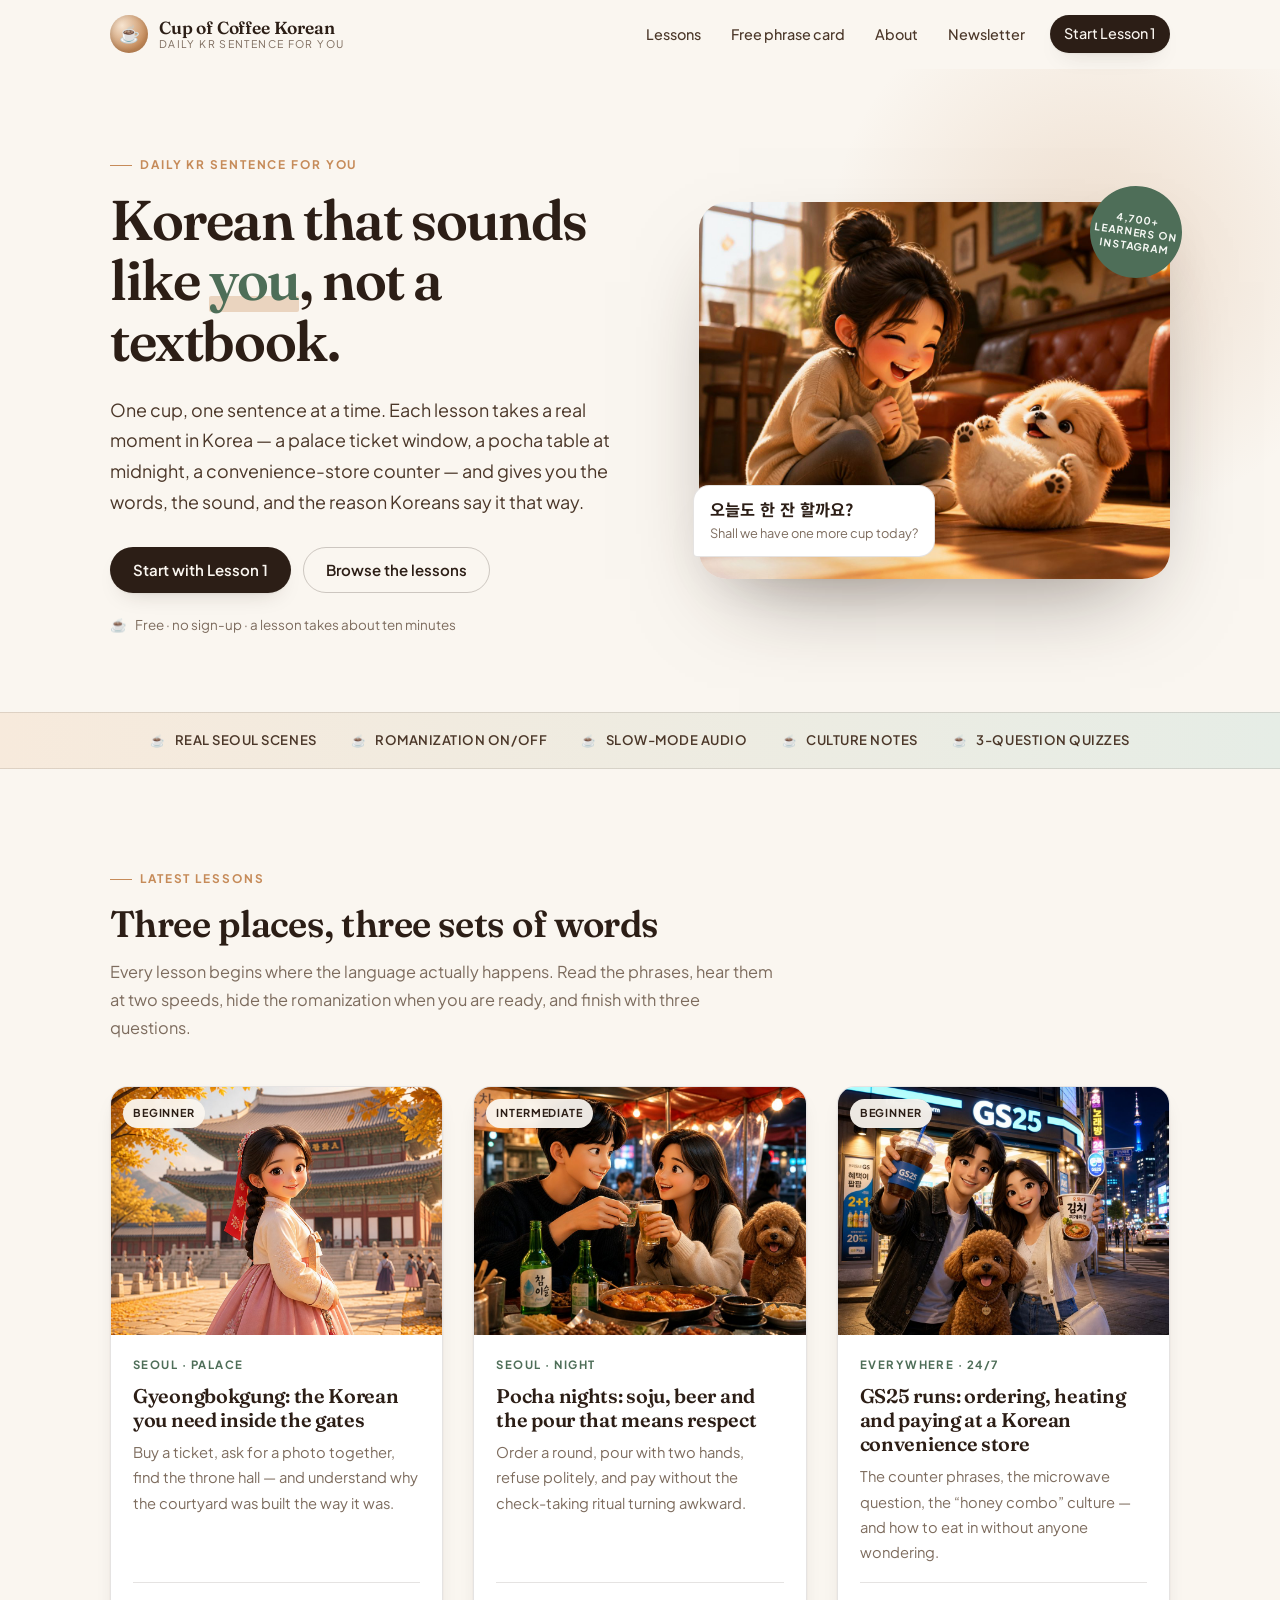
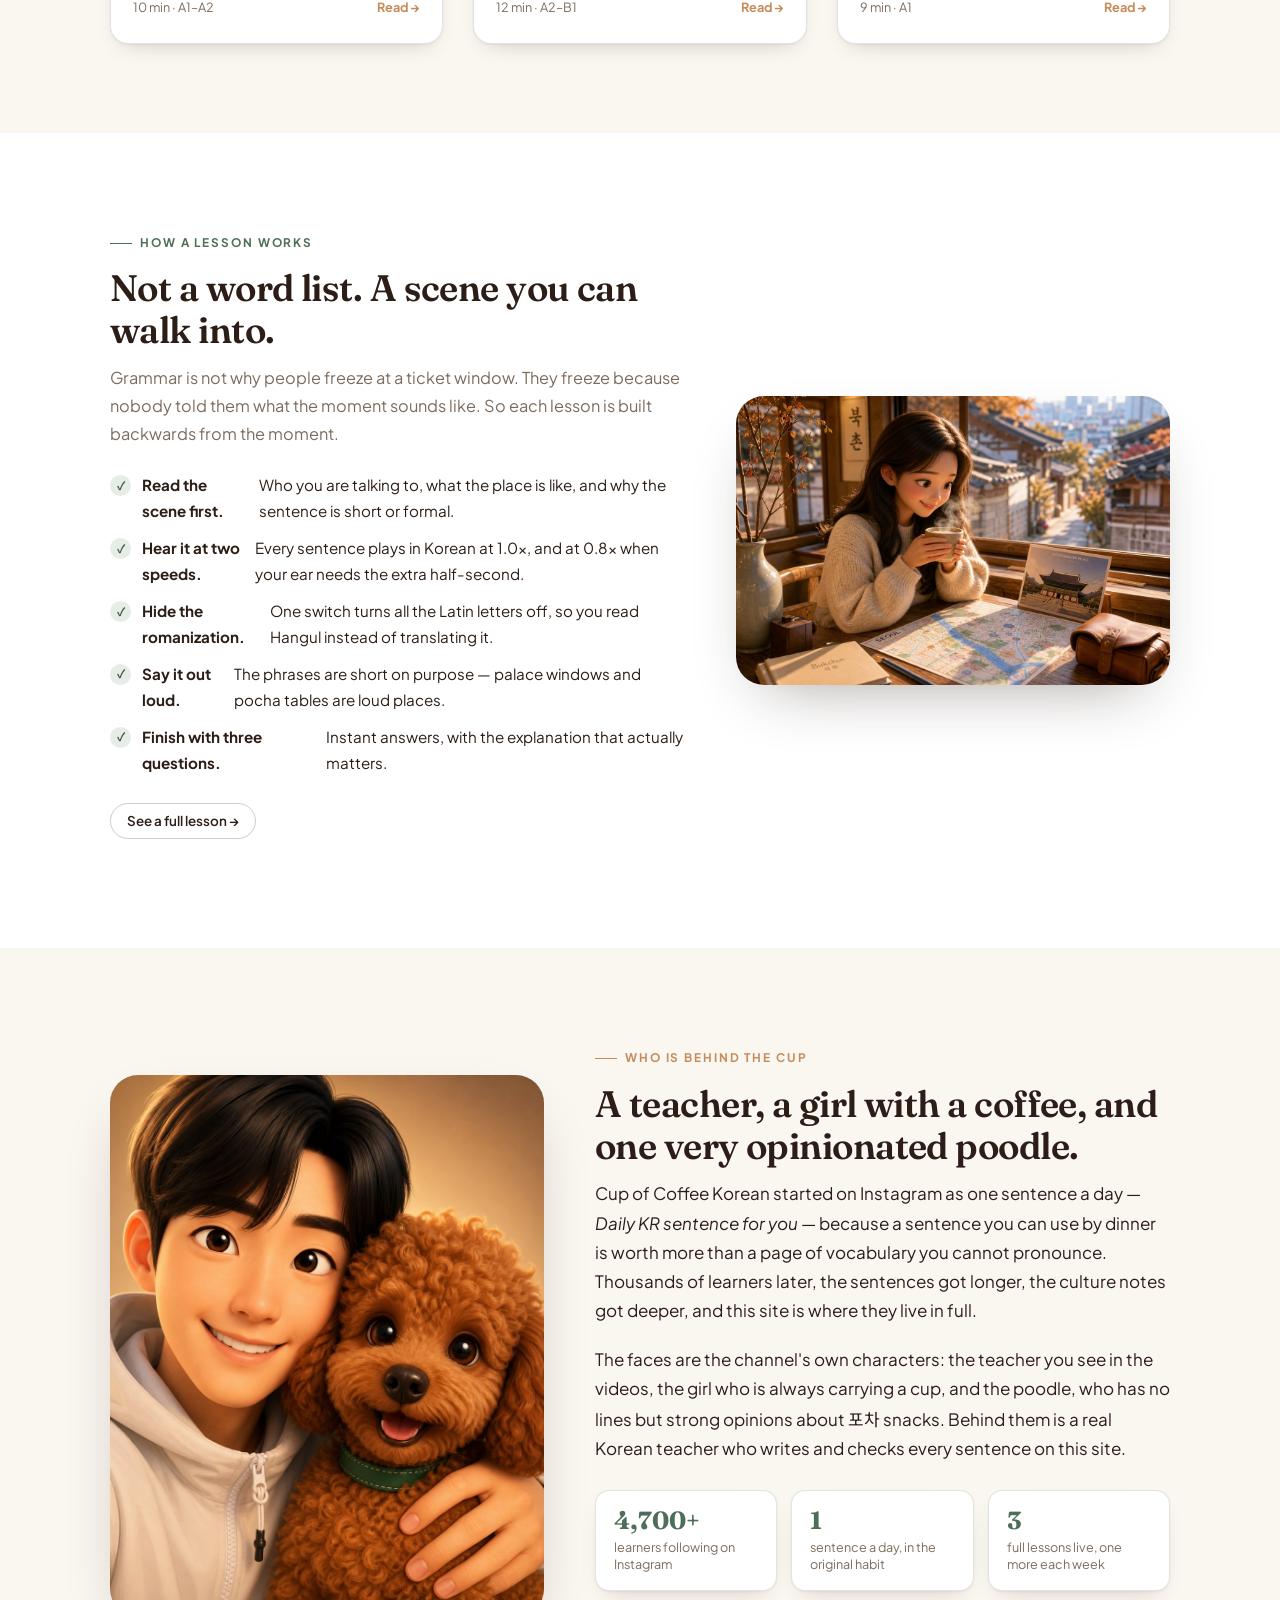
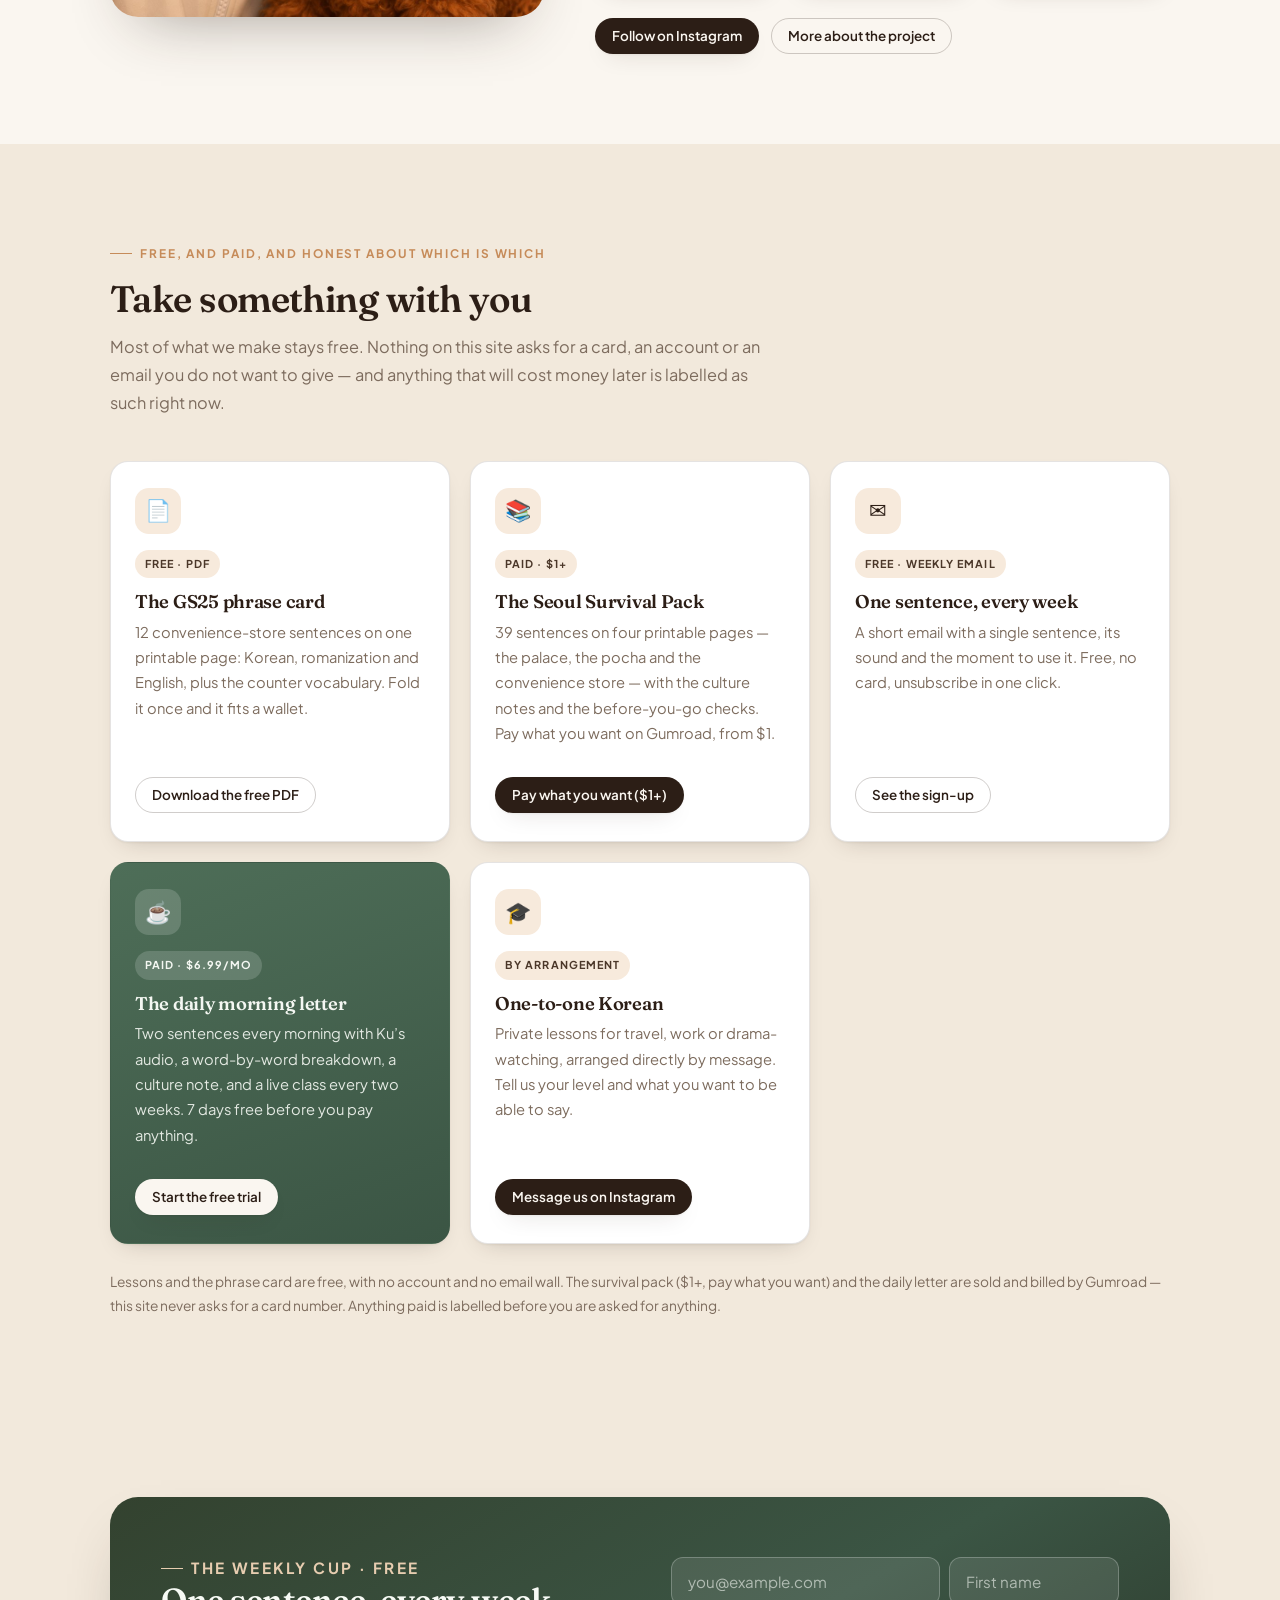
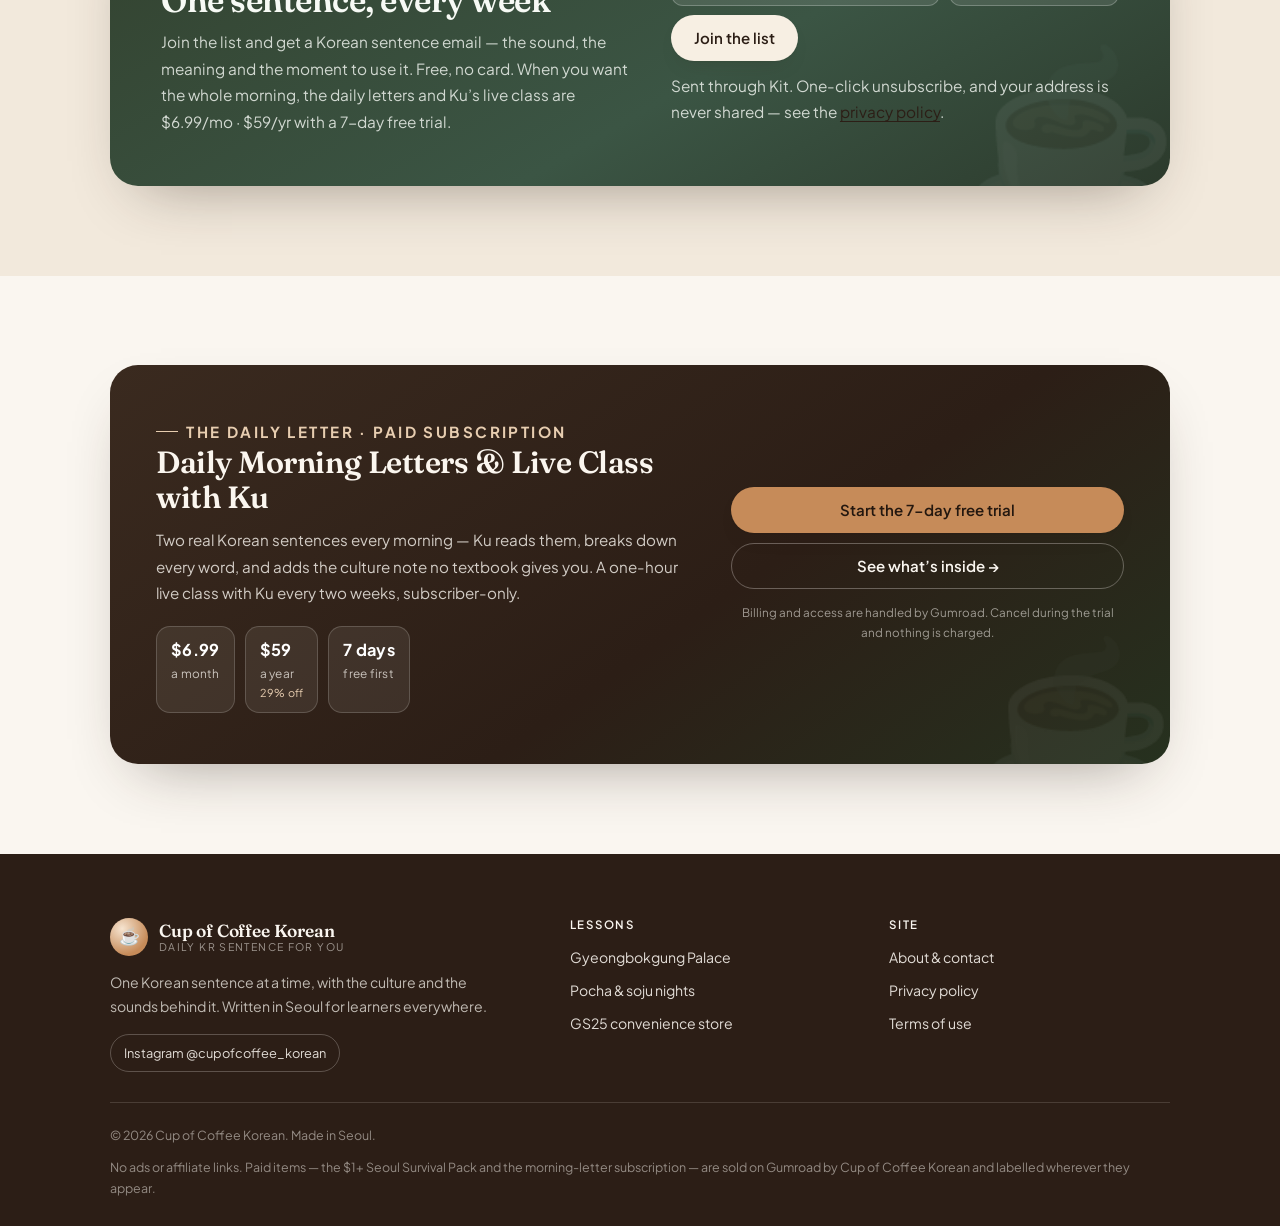
==== commit 7dcc49c9: "Point the Seoul Survival Pack at its Gumroad page ($1+) The 4-page pack is now a live Gumroad produc" ====
--- a/index.html
+++ b/index.html
@@ -202,6 +202,13 @@
         <div class="offer-card__foot"><a class="btn btn--sm btn--ghost" href="assets/downloads/cupofcoffee-gs25-phrase-card.pdf" download>Download the free PDF</a></div>
       </div>
       <div class="offer-card reveal">
+        <div class="offer-card__icon" aria-hidden="true">&#128218;</div>
+        <span class="pill">Paid &middot; $1+</span>
+        <h3>The Seoul Survival Pack</h3>
+        <p>39 sentences on four printable pages &mdash; the palace, the pocha and the convenience store &mdash; with the culture notes and the before-you-go checks. Pay what you want on Gumroad, from $1.</p>
+        <div class="offer-card__foot"><a class="btn btn--sm" href="https://coffeekorean.gumroad.com/l/seoul-survival-pack" target="_blank" rel="noopener">Pay what you want ($1+)</a></div>
+      </div>
+      <div class="offer-card reveal">
         <div class="offer-card__icon" aria-hidden="true">&#9993;</div>
         <span class="pill">Free &middot; weekly email</span>
         <h3>One sentence, every week</h3>
@@ -223,7 +230,7 @@
         <div class="offer-card__foot"><a class="btn btn--sm" href="https://www.instagram.com/cupofcoffee_korean/" target="_blank" rel="noopener">Message us on Instagram</a></div>
       </div>
     </div>
-    <p style="margin:26px 0 0;font-size:.86rem;color:var(--muted)">Lessons and the phrase card are free, with no account and no email wall. The daily letter is a paid subscription sold and billed by Gumroad &mdash; this site never asks for a card number. Anything paid is labelled before you are asked for anything.</p>
+    <p style="margin:26px 0 0;font-size:.86rem;color:var(--muted)">Lessons and the phrase card are free, with no account and no email wall. The survival pack ($1+, pay what you want) and the daily letter are sold and billed by Gumroad &mdash; this site never asks for a card number. Anything paid is labelled before you are asked for anything.</p>
   </div>
 </section><section class="section section--cream" id="newsletter">
   <div class="wrap">
@@ -306,7 +313,7 @@
     </div>
     <div class="footer__bottom">
       <span>&copy; <span data-year>2026</span> Cup of Coffee Korean. Made in Seoul.</span>
-      <span>No ads or affiliate links. Paid subscriptions are sold on Gumroad by Cup of Coffee Korean and labelled wherever they appear.</span>
+      <span>No ads or affiliate links. Paid items &mdash; the $1+ Seoul Survival Pack and the morning-letter subscription &mdash; are sold on Gumroad by Cup of Coffee Korean and labelled wherever they appear.</span>
     </div>
   </div>
 </footer>
--- a/assets/css/style.css
+++ b/assets/css/style.css
@@ -1169,6 +1169,7 @@
   transition: background 0.16s var(--ease), color 0.16s var(--ease);
 }
 .vocab-speak:hover { background: var(--caramel-wash); color: var(--espresso); }
+.vocab-speak.is-playing { background: var(--sage); color: #fff; animation: pulse 1.1s infinite; }
 
 /* TOC */
 .toc {
@@ -1621,6 +1622,9 @@
 }
 .side-card .btn + .btn { margin-top: 8px; }
 
+/* accent offer card: keep body copy readable on the sage panel */
+.offer-card--accent p { color: rgba(244, 247, 242, 0.9); }
+
 /* full-width paid offer */
 .brew {
   display: grid;
